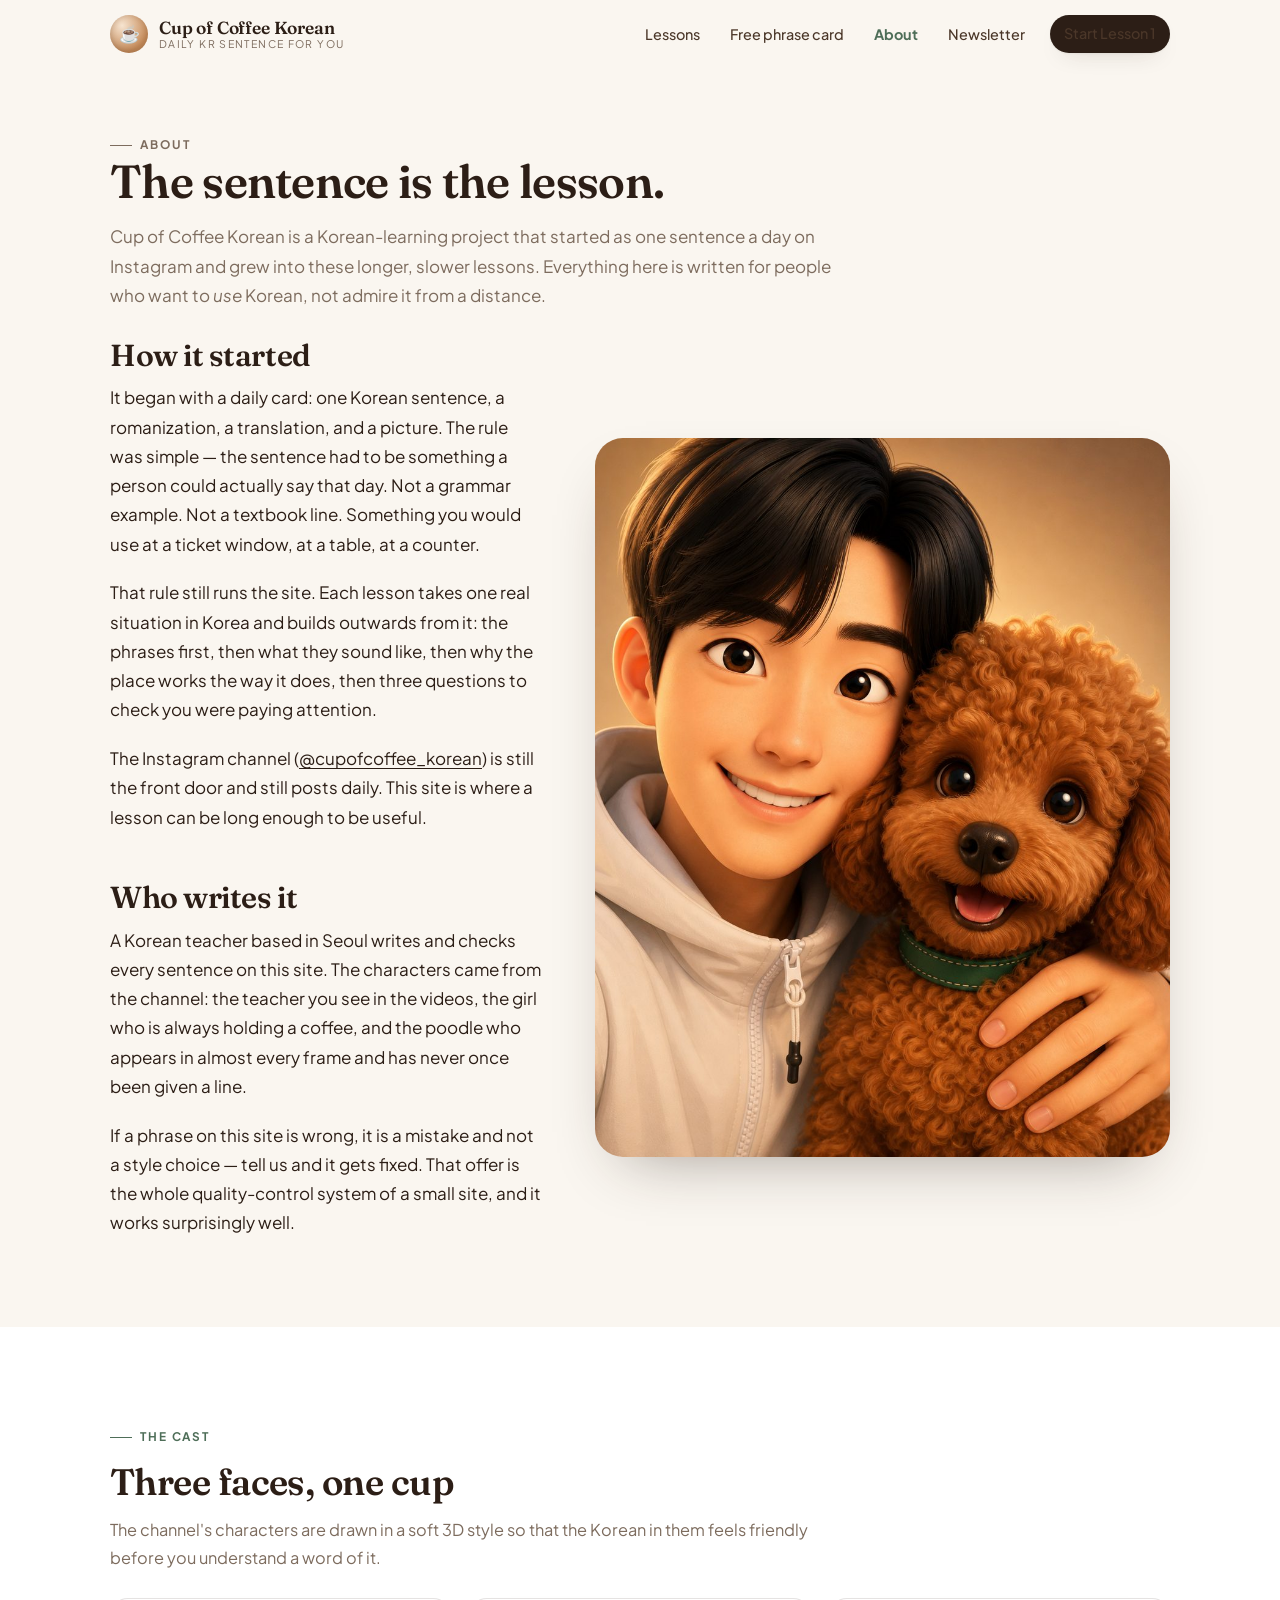
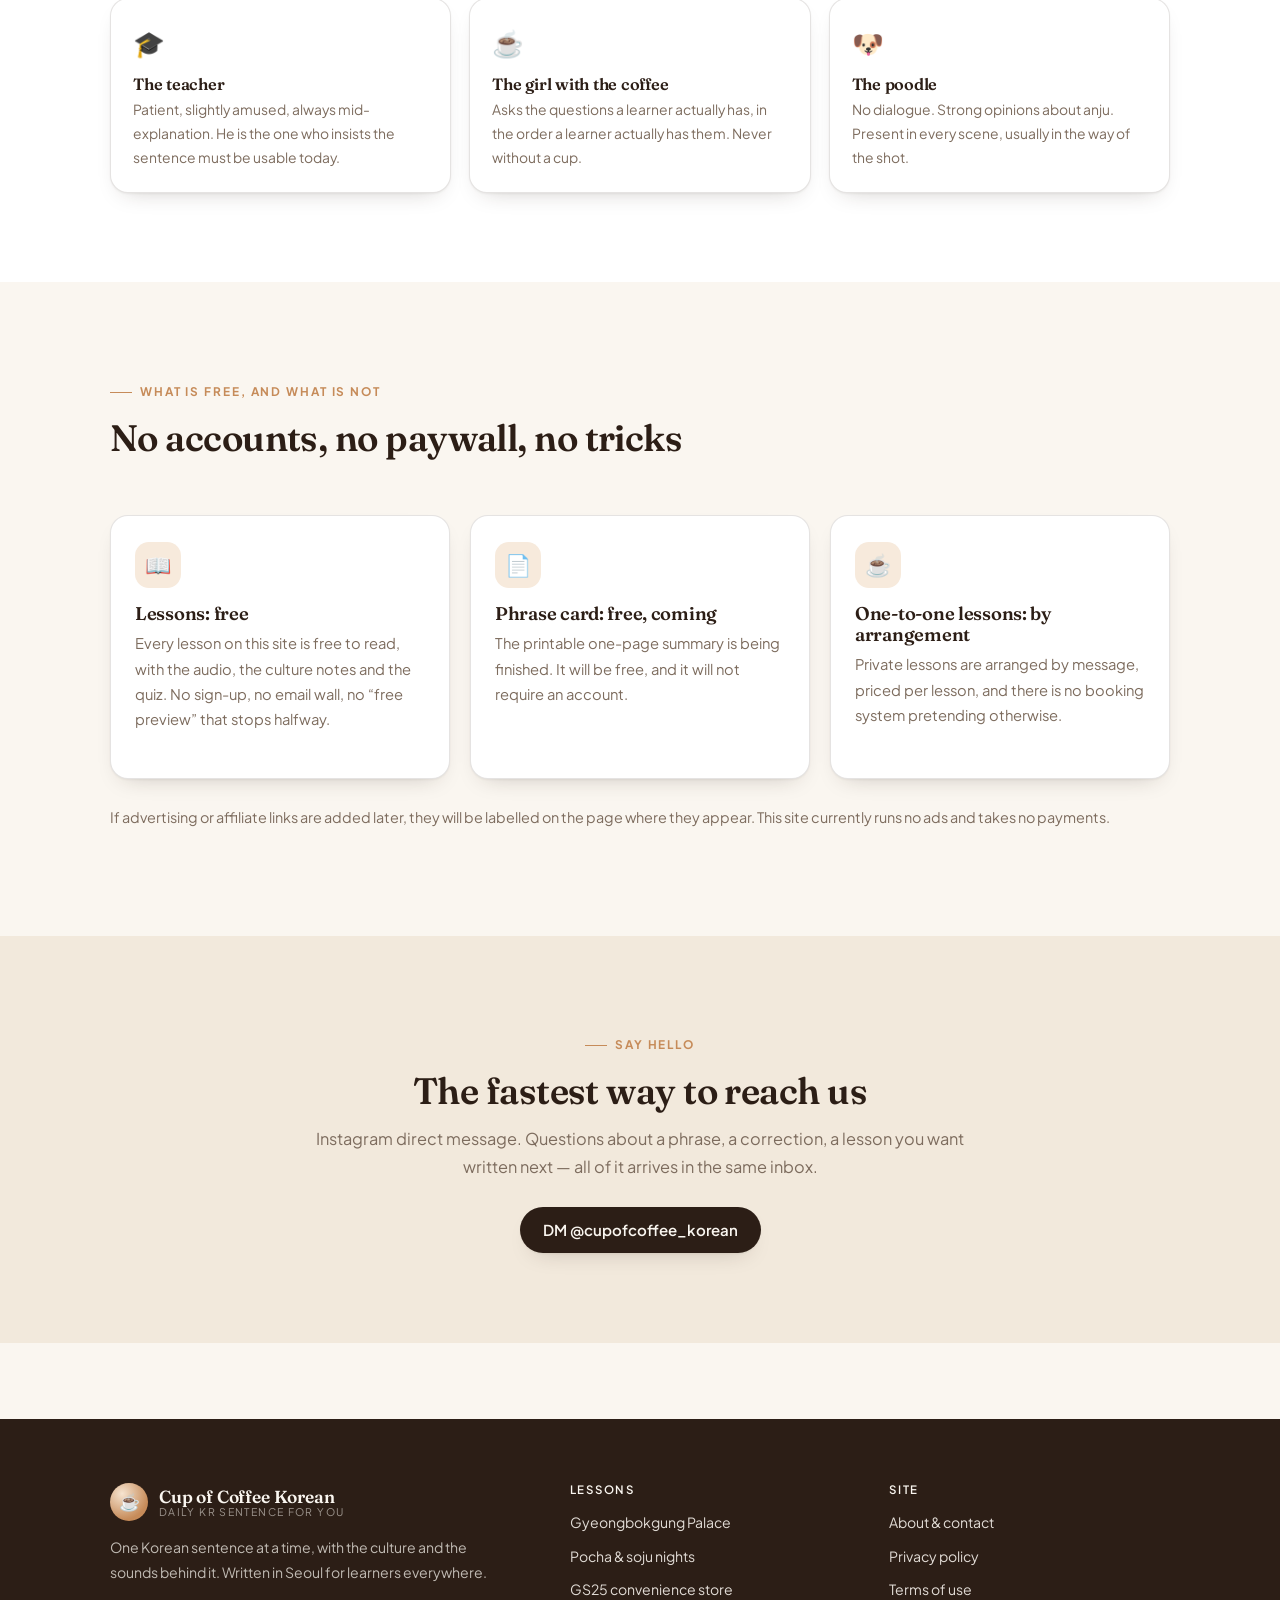
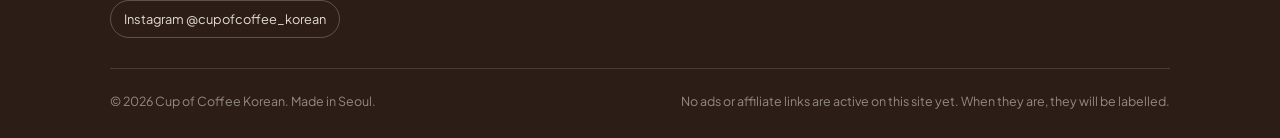
==== about.html @ 21095ede "Add Cup of Coffee Korean static site: home, three lessons, legal pages - index.html with hero, lesso" ====
<!DOCTYPE html>
<html lang="en">
<head>
<meta charset="utf-8">
<meta name="viewport" content="width=device-width, initial-scale=1">
<title>About Cup of Coffee Korean — a Korean sentence you can use today</title>
<meta name="description" content="Cup of Coffee Korean is a Korean-learning project from Instagram: one real sentence at a time, with pronunciation, culture notes and quizzes. Who writes it, what is free, and how to reach us.">
<meta name="theme-color" content="#FAF6F0">
<link rel="canonical" href="https://mountinr-gif.github.io/cupofcoffee-korean/about.html">
<meta property="og:type" content="website">
<meta property="og:site_name" content="Cup of Coffee Korean">
<meta property="og:title" content="About Cup of Coffee Korean — a Korean sentence you can use today">
<meta property="og:description" content="Cup of Coffee Korean is a Korean-learning project from Instagram: one real sentence at a time, with pronunciation, culture notes and quizzes. Who writes it, what is free, and how to reach us.">
<meta property="og:url" content="https://mountinr-gif.github.io/cupofcoffee-korean/about.html">
<meta property="og:image" content="https://mountinr-gif.github.io/cupofcoffee-korean/assets/images/instructors.jpg">
<meta property="og:locale" content="en_US">
<meta name="twitter:card" content="summary_large_image">
<meta name="twitter:title" content="About Cup of Coffee Korean — a Korean sentence you can use today">
<meta name="twitter:description" content="Cup of Coffee Korean is a Korean-learning project from Instagram: one real sentence at a time, with pronunciation, culture notes and quizzes. Who writes it, what is free, and how to reach us.">
<meta name="twitter:image" content="https://mountinr-gif.github.io/cupofcoffee-korean/assets/images/instructors.jpg">
<link rel="icon" href="data:image/svg+xml,%3Csvg xmlns='http://www.w3.org/2000/svg' viewBox='0 0 100 100'%3E%3Ctext y='0.9em' font-size='88'%3E%E2%98%95%3C/text%3E%3C/svg%3E">
<link rel="preconnect" href="https://fonts.googleapis.com">
<link rel="preconnect" href="https://fonts.gstatic.com" crossorigin>
<link href="https://fonts.googleapis.com/css2?family=Fraunces:ital,opsz,wght@0,9..144,400;0,9..144,600;0,9..144,700;1,9..144,400&family=Plus+Jakarta+Sans:wght@400;500;600;700&family=Noto+Sans+KR:wght@400;500;700&display=swap" rel="stylesheet">
<link rel="stylesheet" href="assets/css/style.css">
<!-- Google AdSense / Journey by Mediavine: paste the site-verification meta tag and the
     auto-ads <script> here after approval. No advertising scripts are loaded at this time. -->

</head><body>
<a class="skip-link" href="#main">Skip to content</a>
<header class="site-header">
  <div class="wrap site-header__inner">
    <a class="brand" href="index.html">
      <span class="brand__mark" aria-hidden="true">☕</span>
      <span class="brand__text">
        <span class="brand__name">Cup of Coffee Korean</span>
        <span class="brand__tag">Daily KR sentence for you</span>
      </span>
    </a>
    <button class="nav-toggle" type="button" aria-expanded="false" aria-controls="site-nav" aria-label="Open menu">
      <span></span><span></span><span></span>
    </button>
    <nav class="nav" id="site-nav" aria-label="Main">
      <a href="index.html#lessons">Lessons</a>
      <a href="index.html#free">Free phrase card</a>
      <a href="about.html" aria-current="page">About</a>
      <a href="index.html#newsletter">Newsletter</a>
      <span class="nav__cta"><a class="btn btn--sm" href="posts/gyeongbokgung-palace-korean.html">Start Lesson 1</a></span>
    </nav>
  </div>
</header>
<main id="main"><article class="article">
  <div class="wrap">
    <header class="page-head">
      <p class="eyebrow">About</p>
      <h1>The sentence is the lesson.</h1>
      <p>Cup of Coffee Korean is a Korean-learning project that started as one sentence a day on Instagram and grew into these longer, slower lessons. Everything here is written for people who want to <em>use</em> Korean, not admire it from a distance.</p>
    </header>
  </div>

  <div class="wrap split" style="padding-bottom:clamp(40px,6vw,70px)">
    <div>
      <h2 class="section-title" style="font-size:clamp(1.4rem,2.4vw,1.9rem)">How it started</h2>
      <p>It began with a daily card: one Korean sentence, a romanization, a translation, and a picture. The rule was simple &mdash; the sentence had to be something a person could actually say that day. Not a grammar example. Not a textbook line. Something you would use at a ticket window, at a table, at a counter.</p>
      <p>That rule still runs the site. Each lesson takes one real situation in Korea and builds outwards from it: the phrases first, then what they sound like, then why the place works the way it does, then three questions to check you were paying attention.</p>
      <p>The Instagram channel (<a href="https://www.instagram.com/cupofcoffee_korean/" target="_blank" rel="noopener">@cupofcoffee_korean</a>) is still the front door and still posts daily. This site is where a lesson can be long enough to be useful.</p>

      <h2 class="section-title" style="font-size:clamp(1.4rem,2.4vw,1.9rem);margin-top:1.6em">Who writes it</h2>
      <p>A Korean teacher based in Seoul writes and checks every sentence on this site. The characters came from the channel: the teacher you see in the videos, the girl who is always holding a coffee, and the poodle who appears in almost every frame and has never once been given a line.</p>
      <p>If a phrase on this site is wrong, it is a mistake and not a style choice &mdash; tell us and it gets fixed. That offer is the whole quality-control system of a small site, and it works surprisingly well.</p>
    </div>
    <figure class="split__figure split__figure--portrait">
      <img src="assets/images/instructors.jpg" alt="The teacher character and his poodle" width="1000" height="1176">
    </figure>
  </div>

  <section class="section section--paper">
    <div class="wrap">
      <p class="eyebrow eyebrow--sage">The cast</p>
      <h2 class="section-title">Three faces, one cup</h2>
      <p class="section-lede">The channel's characters are drawn in a soft 3D style so that the Korean in them feels friendly before you understand a word of it.</p>
      <div class="team-grid">
        <div class="team-card">
          <span class="team-card__emoji" aria-hidden="true">&#127891;</span>
          <h3>The teacher</h3>
          <p>Patient, slightly amused, always mid-explanation. He is the one who insists the sentence must be usable today.</p>
        </div>
        <div class="team-card">
          <span class="team-card__emoji" aria-hidden="true">&#9749;</span>
          <h3>The girl with the coffee</h3>
          <p>Asks the questions a learner actually has, in the order a learner actually has them. Never without a cup.</p>
        </div>
        <div class="team-card">
          <span class="team-card__emoji" aria-hidden="true">&#128054;</span>
          <h3>The poodle</h3>
          <p>No dialogue. Strong opinions about anju. Present in every scene, usually in the way of the shot.</p>
        </div>
      </div>
    </div>
  </section>

  <section class="section">
    <div class="wrap">
      <div class="section-head">
        <div>
          <p class="eyebrow">What is free, and what is not</p>
          <h2 class="section-title">No accounts, no paywall, no tricks</h2>
        </div>
      </div>
      <div class="offer-grid">
        <div class="offer-card">
          <div class="offer-card__icon" aria-hidden="true">&#128214;</div>
          <h3>Lessons: free</h3>
          <p>Every lesson on this site is free to read, with the audio, the culture notes and the quiz. No sign-up, no email wall, no &ldquo;free preview&rdquo; that stops halfway.</p>
        </div>
        <div class="offer-card">
          <div class="offer-card__icon" aria-hidden="true">&#128196;</div>
          <h3>Phrase card: free, coming</h3>
          <p>The printable one-page summary is being finished. It will be free, and it will not require an account.</p>
        </div>
        <div class="offer-card">
          <div class="offer-card__icon" aria-hidden="true">&#9749;</div>
          <h3>One-to-one lessons: by arrangement</h3>
          <p>Private lessons are arranged by message, priced per lesson, and there is no booking system pretending otherwise.</p>
        </div>
      </div>
      <p style="margin-top:26px;font-size:.9rem;color:var(--muted)">If advertising or affiliate links are added later, they will be labelled on the page where they appear. This site currently runs no ads and takes no payments.</p>
    </div>
  </section>

  <section class="section section--cream">
    <div class="wrap wrap--narrow center">
      <p class="eyebrow" style="justify-content:center">Say hello</p>
      <h2 class="section-title">The fastest way to reach us</h2>
      <p class="section-lede" style="margin:0 auto 1.6em">Instagram direct message. Questions about a phrase, a correction, a lesson you want written next &mdash; all of it arrives in the same inbox.</p>
      <a class="btn" href="https://www.instagram.com/cupofcoffee_korean/" target="_blank" rel="noopener">DM @cupofcoffee_korean</a>
    </div>
  </section>
</article></main>
<footer class="site-footer">
  <div class="wrap">
    <div class="footer__grid">
      <div class="footer__brand">
        <a class="brand" href="index.html">
          <span class="brand__mark" aria-hidden="true">☕</span>
          <span class="brand__text">
            <span class="brand__name">Cup of Coffee Korean</span>
            <span class="brand__tag">Daily KR sentence for you</span>
          </span>
        </a>
        <p class="footer__about">One Korean sentence at a time, with the culture and the sounds behind it. Written in Seoul for learners everywhere.</p>
        <div class="footer__social">
          <a href="https://www.instagram.com/cupofcoffee_korean/" target="_blank" rel="noopener">Instagram @cupofcoffee_korean</a>
        </div>
      </div>
      <div class="footer__col">
        <h4>Lessons</h4>
        <ul>
          <li><a href="posts/gyeongbokgung-palace-korean.html">Gyeongbokgung Palace</a></li>
          <li><a href="posts/korean-pocha-drinking-culture.html">Pocha &amp; soju nights</a></li>
          <li><a href="posts/gs25-convenience-store-combos.html">GS25 convenience store</a></li>
        </ul>
      </div>
      <div class="footer__col">
        <h4>Site</h4>
        <ul>
          <li><a href="about.html">About &amp; contact</a></li>
          <li><a href="privacy.html">Privacy policy</a></li>
          <li><a href="terms.html">Terms of use</a></li>
        </ul>
      </div>
    </div>
    <div class="footer__bottom">
      <span>&copy; <span data-year>2026</span> Cup of Coffee Korean. Made in Seoul.</span>
      <span>No ads or affiliate links are active on this site yet. When they are, they will be labelled.</span>
    </div>
  </div>
</footer>
<script src="assets/js/main.js" defer></script>
</body>
</html>
---- assets/css/style.css ----
/* ==========================================================================
   Cup of Coffee Korean — style.css
   Editorial specialty-cafe design system
   Palette: cream #FAF6F0 / espresso #2C1E16 / latte caramel #C68B59 / sage #4E6E58
   Fonts:  Fraunces (display) · Plus Jakarta Sans (body) · Noto Sans KR (Korean)
   ========================================================================== */

/* ---------- 1. Tokens ---------- */
:root {
  --cream: #FAF6F0;
  --cream-deep: #F2E9DC;
  --paper: #FFFFFF;
  --espresso: #2C1E16;
  --espresso-soft: #4B3729;
  --caramel: #C68B59;
  --caramel-soft: #E7CDB0;
  --caramel-wash: #F7EADC;
  --sage: #4E6E58;
  --sage-deep: #3B5544;
  --sage-wash: #E6EDE6;
  --muted: #7D6C5E;
  --line: rgba(44, 30, 22, 0.12);
  --line-strong: rgba(44, 30, 22, 0.22);

  --shadow-sm: 0 1px 2px rgba(44, 30, 22, 0.05), 0 10px 24px -14px rgba(44, 30, 22, 0.28);
  --shadow-md: 0 26px 60px -30px rgba(44, 30, 22, 0.45);
  --shadow-lg: 0 40px 90px -40px rgba(44, 30, 22, 0.55);

  --radius-sm: 10px;
  --radius: 18px;
  --radius-lg: 28px;

  --maxw: 1140px;
  --gutter: clamp(18px, 5vw, 40px);

  --font-display: "Fraunces", "Noto Sans KR", Georgia, serif;
  --font-body: "Plus Jakarta Sans", "Noto Sans KR", -apple-system, BlinkMacSystemFont, "Segoe UI", sans-serif;
  --font-kr: "Noto Sans KR", "Apple SD Gothic Neo", "Malgun Gothic", sans-serif;

  --ease: cubic-bezier(0.22, 0.61, 0.36, 1);
}

/* ---------- 2. Reset ---------- */
*,
*::before,
*::after { box-sizing: border-box; }

html {
  scroll-behavior: smooth;
  scroll-padding-top: 96px;
  -webkit-text-size-adjust: 100%;
}

body {
  margin: 0;
  background: var(--cream);
  color: var(--espresso);
  font-family: var(--font-body);
  font-size: clamp(15.5px, 0.55vw + 14px, 17px);
  line-height: 1.72;
  -webkit-font-smoothing: antialiased;
  text-rendering: optimizeLegibility;
  overflow-x: hidden;
}

img { max-width: 100%; height: auto; display: block; }
a { color: var(--espresso); text-decoration-thickness: 1px; text-underline-offset: 3px; }
a:hover { color: var(--sage); }

h1, h2, h3, h4 {
  font-family: var(--font-display);
  font-weight: 600;
  line-height: 1.14;
  letter-spacing: -0.015em;
  margin: 0 0 0.6em;
  color: var(--espresso);
  font-variation-settings: "SOFT" 10, "WONK" 1;
}

p { margin: 0 0 1.15em; }
ul, ol { margin: 0 0 1.2em; padding-left: 1.15em; }
li { margin-bottom: 0.45em; }
strong { font-weight: 700; }
small { font-size: 0.86em; }

:lang(ko) { font-family: var(--font-kr); word-break: keep-all; }

:focus-visible {
  outline: 3px solid var(--sage);
  outline-offset: 3px;
  border-radius: 4px;
}

.skip-link {
  position: absolute;
  left: 12px;
  top: -60px;
  z-index: 200;
  background: var(--espresso);
  color: var(--cream);
  padding: 10px 16px;
  border-radius: 0 0 10px 10px;
  transition: top 0.2s var(--ease);
}
.skip-link:focus { top: 0; color: var(--cream); }

/* ---------- 3. Layout helpers ---------- */
.wrap {
  width: 100%;
  max-width: var(--maxw);
  margin-inline: auto;
  padding-inline: var(--gutter);
}
.wrap--narrow { max-width: 780px; }

.section { padding: clamp(52px, 7vw, 92px) 0; }
.section--tight { padding: clamp(34px, 4vw, 56px) 0; }
.section--cream { background: var(--cream-deep); }
.section--paper { background: var(--paper); }

.eyebrow {
  display: inline-flex;
  align-items: center;
  gap: 8px;
  font-family: var(--font-body);
  font-size: 0.74rem;
  font-weight: 700;
  letter-spacing: 0.16em;
  text-transform: uppercase;
  color: var(--caramel);
  margin: 0 0 14px;
}
.eyebrow::before {
  content: "";
  width: 22px;
  height: 1px;
  background: currentColor;
  display: inline-block;
}
.eyebrow--sage { color: var(--sage); }

.display {
  font-size: clamp(2.1rem, 4.6vw, 3.5rem);
  line-height: 1.08;
  letter-spacing: -0.025em;
}
.section-title {
  font-size: clamp(1.6rem, 3vw, 2.3rem);
  margin-bottom: 0.35em;
}
.section-lede {
  color: var(--muted);
  font-size: 1.02rem;
  max-width: 62ch;
  margin-bottom: 0;
}

.section-head {
  display: flex;
  flex-wrap: wrap;
  align-items: flex-end;
  justify-content: space-between;
  gap: 18px;
  margin-bottom: clamp(26px, 3.4vw, 44px);
}
.section-head .section-lede { max-width: 56ch; }
.section-head > div { min-width: 0; }

/* ---------- 4. Buttons ---------- */
.btn {
  --btn-bg: var(--espresso);
  --btn-fg: var(--cream);
  display: inline-flex;
  align-items: center;
  justify-content: center;
  gap: 9px;
  padding: 13px 22px;
  border-radius: 999px;
  border: 1px solid transparent;
  background: var(--btn-bg);
  color: var(--btn-fg);
  font-family: var(--font-body);
  font-size: 0.94rem;
  font-weight: 600;
  text-decoration: none;
  cursor: pointer;
  transition: transform 0.18s var(--ease), background 0.18s var(--ease), box-shadow 0.18s var(--ease), color 0.18s var(--ease);
  box-shadow: var(--shadow-sm);
  line-height: 1.2;
}
.btn:hover {
  color: var(--btn-fg);
  background: var(--espresso-soft);
  transform: translateY(-2px);
  box-shadow: var(--shadow-md);
}
.btn:active { transform: translateY(0); }
.btn--ghost {
  --btn-bg: transparent;
  --btn-fg: var(--espresso);
  border-color: var(--line-strong);
  box-shadow: none;
}
.btn--ghost:hover { background: rgba(44, 30, 22, 0.06); color: var(--espresso); }
.btn--sage { --btn-bg: var(--sage); --btn-fg: #F7F9F5; }
.btn--sage:hover { background: var(--sage-deep); }
.btn--sm { padding: 9px 16px; font-size: 0.84rem; }
.btn--block { width: 100%; }
.btn[disabled] { opacity: 0.55; cursor: not-allowed; transform: none; }

/* ---------- 5. Site header ---------- */
.site-header {
  position: sticky;
  top: 0;
  z-index: 80;
  background: rgba(250, 246, 240, 0.86);
  backdrop-filter: saturate(150%) blur(14px);
  -webkit-backdrop-filter: saturate(150%) blur(14px);
  border-bottom: 1px solid transparent;
  transition: border-color 0.25s var(--ease), box-shadow 0.25s var(--ease);
}
.site-header.is-stuck {
  border-bottom-color: var(--line);
  box-shadow: 0 12px 30px -24px rgba(44, 30, 22, 0.6);
}
.site-header__inner {
  display: flex;
  align-items: center;
  gap: 18px;
  min-height: 68px;
  padding-block: 10px;
}

.brand {
  display: inline-flex;
  align-items: center;
  gap: 11px;
  text-decoration: none;
  color: var(--espresso);
  margin-right: auto;
}
.brand:hover { color: var(--espresso); }
.brand__mark {
  width: 38px;
  height: 38px;
  border-radius: 50%;
  background: radial-gradient(circle at 32% 28%, #F6E4D0, var(--caramel) 70%);
  display: grid;
  place-items: center;
  font-size: 1.05rem;
  box-shadow: inset 0 -2px 6px rgba(44, 30, 22, 0.22);
  flex: 0 0 auto;
}
.brand__text { display: flex; flex-direction: column; line-height: 1.12; }
.brand__name {
  font-family: var(--font-display);
  font-size: 1.09rem;
  font-weight: 600;
  letter-spacing: -0.01em;
}
.brand__tag {
  font-size: 0.66rem;
  letter-spacing: 0.13em;
  text-transform: uppercase;
  color: var(--muted);
}

.nav { display: flex; align-items: center; gap: 4px; }
.nav a {
  padding: 9px 13px;
  border-radius: 999px;
  font-size: 0.9rem;
  font-weight: 500;
  text-decoration: none;
  color: var(--espresso-soft);
  white-space: nowrap;
  transition: background 0.18s var(--ease), color 0.18s var(--ease);
}
.nav a:hover { background: rgba(198, 139, 89, 0.16); color: var(--espresso); }
.nav a[aria-current="page"] { color: var(--sage); font-weight: 700; }
.nav__cta { margin-left: 8px; }

.nav-toggle {
  display: none;
  width: 44px;
  height: 44px;
  border-radius: 12px;
  border: 1px solid var(--line-strong);
  background: transparent;
  cursor: pointer;
  align-items: center;
  justify-content: center;
  gap: 5px;
  flex-direction: column;
}
.nav-toggle span {
  display: block;
  width: 18px;
  height: 1.8px;
  background: var(--espresso);
  border-radius: 2px;
  transition: transform 0.22s var(--ease), opacity 0.22s var(--ease);
}
.nav-toggle[aria-expanded="true"] span:nth-child(1) { transform: translateY(6.8px) rotate(45deg); }
.nav-toggle[aria-expanded="true"] span:nth-child(2) { opacity: 0; }
.nav-toggle[aria-expanded="true"] span:nth-child(3) { transform: translateY(-6.8px) rotate(-45deg); }

@media (max-width: 860px) {
  .nav-toggle { display: inline-flex; }
  .nav {
    position: absolute;
    left: 0;
    right: 0;
    top: 100%;
    flex-direction: column;
    align-items: stretch;
    gap: 2px;
    padding: 12px var(--gutter) 22px;
    background: var(--cream);
    border-bottom: 1px solid var(--line);
    box-shadow: 0 30px 50px -40px rgba(44, 30, 22, 0.9);
    display: none;
  }
  .nav.is-open { display: flex; }
  .nav a { padding: 12px 14px; font-size: 1rem; border-radius: 12px; }
  .nav__cta { margin: 10px 0 0; }
  .nav__cta .btn { width: 100%; }
}

/* ---------- 6. Hero ---------- */
.hero {
  position: relative;
  padding: clamp(38px, 6vw, 76px) 0 clamp(46px, 6vw, 84px);
  overflow: hidden;
}
.hero::before {
  content: "";
  position: absolute;
  inset: -20% -10% auto auto;
  width: 620px;
  height: 620px;
  background: radial-gradient(circle, rgba(198, 139, 89, 0.22), transparent 62%);
  pointer-events: none;
  z-index: 0;
}
.hero__grid {
  position: relative;
  z-index: 1;
  display: grid;
  grid-template-columns: minmax(0, 1.06fr) minmax(0, 0.94fr);
  gap: clamp(28px, 4.5vw, 60px);
  align-items: center;
}
.hero__title { margin-bottom: 0.42em; }
.hero__title em {
  font-style: normal;
  color: var(--sage);
  position: relative;
  white-space: nowrap;
}
.hero__title em::after {
  content: "";
  position: absolute;
  left: 0;
  right: 0;
  bottom: 0.04em;
  height: 0.28em;
  background: rgba(198, 139, 89, 0.32);
  z-index: -1;
  border-radius: 2px;
}
.hero__lede {
  font-size: clamp(1rem, 1.4vw, 1.12rem);
  color: var(--espresso-soft);
  max-width: 46ch;
  margin-bottom: 1.6em;
}
.hero__actions { display: flex; flex-wrap: wrap; gap: 12px; align-items: center; }
.hero__note {
  margin: 20px 0 0;
  font-size: 0.84rem;
  color: var(--muted);
  display: flex;
  align-items: center;
  gap: 8px;
}
.hero__note svg { flex: 0 0 auto; }

.hero__figure {
  position: relative;
  margin: 0;
  border-radius: var(--radius-lg);
  overflow: visible;
}
.hero__figure img {
  border-radius: var(--radius-lg);
  box-shadow: var(--shadow-lg);
  width: 100%;
  aspect-ratio: 5 / 4;
  object-fit: cover;
}
.bubble {
  position: absolute;
  left: -6px;
  bottom: 22px;
  background: var(--paper);
  border-radius: 16px 16px 16px 4px;
  padding: 12px 16px 12px;
  box-shadow: var(--shadow-md);
  max-width: 78%;
  border: 1px solid var(--line);
}
.bubble__kr {
  font-family: var(--font-kr);
  font-weight: 700;
  font-size: 1.02rem;
  display: block;
  margin-bottom: 2px;
  line-height: 1.35;
}
.bubble__en { font-size: 0.8rem; color: var(--muted); display: block; }

.hero__stamp {
  position: absolute;
  top: -16px;
  right: -12px;
  width: 92px;
  height: 92px;
  border-radius: 50%;
  background: var(--sage);
  color: #F6F8F4;
  display: grid;
  place-items: center;
  text-align: center;
  font-size: 0.64rem;
  font-weight: 700;
  letter-spacing: 0.09em;
  line-height: 1.3;
  text-transform: uppercase;
  box-shadow: var(--shadow-md);
  transform: rotate(8deg);
}

@media (max-width: 900px) {
  .hero__grid { grid-template-columns: 1fr; }
  .hero__figure { order: -1; }
  .hero__figure img { aspect-ratio: 4 / 3; }
  .hero__stamp { width: 76px; height: 76px; font-size: 0.56rem; right: -4px; top: -10px; }
  .bubble { bottom: 12px; padding: 10px 13px; }
}

/* ---------- 7. Trust / marquee strip ---------- */
.strip {
  border-block: 1px solid var(--line);
  background: linear-gradient(90deg, var(--caramel-wash), var(--sage-wash));
  padding: 16px 0;
  overflow: hidden;
}
.strip__inner {
  display: flex;
  flex-wrap: wrap;
  justify-content: center;
  gap: 10px 34px;
  font-size: 0.82rem;
  letter-spacing: 0.04em;
  color: var(--espresso-soft);
  text-transform: uppercase;
  font-weight: 600;
  text-align: center;
}
.strip__inner span { display: inline-flex; align-items: center; gap: 9px; }
.strip__inner span::before { content: "☕"; font-size: 0.9em; }

/* ---------- 8. Lesson cards ---------- */
.lesson-grid {
  display: grid;
  grid-template-columns: repeat(auto-fit, minmax(min(100%, 300px), 1fr));
  gap: clamp(20px, 2.6vw, 30px);
}
.lesson-card {
  display: flex;
  flex-direction: column;
  background: var(--paper);
  border-radius: var(--radius);
  overflow: hidden;
  border: 1px solid var(--line);
  box-shadow: var(--shadow-sm);
  text-decoration: none;
  color: inherit;
  transition: transform 0.24s var(--ease), box-shadow 0.24s var(--ease), border-color 0.24s var(--ease);
}
.lesson-card:hover {
  transform: translateY(-5px);
  box-shadow: var(--shadow-md);
  border-color: var(--caramel-soft);
  color: inherit;
}
.lesson-card__media { position: relative; overflow: hidden; }
.lesson-card__media img {
  width: 100%;
  aspect-ratio: 4 / 3;
  object-fit: cover;
  transition: transform 0.6s var(--ease);
}
.lesson-card:hover .lesson-card__media img { transform: scale(1.045); }
.lesson-card__badge {
  position: absolute;
  top: 12px;
  left: 12px;
  background: rgba(250, 246, 240, 0.94);
  color: var(--espresso);
  font-size: 0.68rem;
  font-weight: 700;
  letter-spacing: 0.08em;
  text-transform: uppercase;
  padding: 5px 10px;
  border-radius: 999px;
  backdrop-filter: blur(4px);
}
.lesson-card__body { padding: 20px 22px 24px; display: flex; flex-direction: column; flex: 1; }
.lesson-card__kicker {
  font-size: 0.71rem;
  font-weight: 700;
  letter-spacing: 0.13em;
  text-transform: uppercase;
  color: var(--sage);
  margin-bottom: 9px;
}
.lesson-card__title {
  font-size: 1.24rem;
  margin-bottom: 0.4em;
  line-height: 1.22;
}
.lesson-card__excerpt {
  font-size: 0.92rem;
  color: var(--muted);
  margin-bottom: 1.1em;
  flex: 1;
}
.lesson-card__foot {
  display: flex;
  align-items: center;
  justify-content: space-between;
  gap: 10px;
  padding-top: 14px;
  border-top: 1px solid var(--line);
  font-size: 0.79rem;
  color: var(--muted);
}
.lesson-card__more {
  color: var(--caramel);
  font-weight: 700;
  display: inline-flex;
  align-items: center;
  gap: 5px;
}

/* ---------- 9. Feature / offer cards ---------- */
.offer-grid {
  display: grid;
  grid-template-columns: repeat(auto-fit, minmax(min(100%, 260px), 1fr));
  gap: 20px;
}
.offer-card {
  background: var(--paper);
  border: 1px solid var(--line);
  border-radius: var(--radius);
  padding: 26px 24px 28px;
  box-shadow: var(--shadow-sm);
  display: flex;
  flex-direction: column;
}
.offer-card--accent {
  background: linear-gradient(160deg, var(--sage), var(--sage-deep));
  color: #F4F7F2;
  border-color: transparent;
}
.offer-card--accent h3, .offer-card--accent .offer-card__label { color: #F4F7F2; }
.offer-card--accent p { color: rgba(244, 247, 242, 0.86); }
.offer-card--accent .pill { background: rgba(255, 255, 255, 0.16); color: #F4F7F2; }
.offer-card--accent .btn { --btn-bg: var(--cream); --btn-fg: var(--espresso); }
.offer-card--accent .btn:hover { background: #fff; }
.offer-card__icon {
  width: 46px;
  height: 46px;
  border-radius: 14px;
  background: var(--caramel-wash);
  display: grid;
  place-items: center;
  font-size: 1.32rem;
  margin-bottom: 16px;
}
.offer-card--accent .offer-card__icon { background: rgba(255, 255, 255, 0.16); }
.offer-card h3 { font-size: 1.15rem; margin-bottom: 0.35em; }
.offer-card p { font-size: 0.92rem; color: var(--muted); flex: 1; }
.offer-card__foot { margin-top: 14px; }

.pill {
  display: inline-flex;
  align-items: center;
  gap: 6px;
  font-size: 0.68rem;
  font-weight: 700;
  letter-spacing: 0.1em;
  text-transform: uppercase;
  padding: 5px 10px;
  border-radius: 999px;
  background: var(--caramel-wash);
  color: var(--espresso-soft);
  margin-bottom: 14px;
  align-self: flex-start;
}
.pill--sage { background: var(--sage-wash); color: var(--sage-deep); }
.pill--soon { background: rgba(44, 30, 22, 0.07); color: var(--muted); }

/* ---------- 10. About split ---------- */
.split {
  display: grid;
  grid-template-columns: minmax(0, 0.86fr) minmax(0, 1.14fr);
  gap: clamp(26px, 4vw, 60px);
  align-items: center;
}
.split--rev { grid-template-columns: minmax(0, 1.14fr) minmax(0, 0.86fr); }
.split__figure { margin: 0; position: relative; }
.split__figure img {
  border-radius: var(--radius-lg);
  box-shadow: var(--shadow-md);
  width: 100%;
  object-fit: cover;
}
.split__figure--portrait img { aspect-ratio: 4 / 5; }
@media (max-width: 820px) {
  .split, .split--rev { grid-template-columns: 1fr; }
  .split--rev .split__figure { order: -1; }
}

.checklist { list-style: none; padding: 0; margin: 1.4em 0 0; }
.checklist li {
  display: flex;
  gap: 11px;
  align-items: flex-start;
  font-size: 0.95rem;
  margin-bottom: 0.7em;
}
.checklist li::before {
  content: "✓";
  flex: 0 0 auto;
  width: 21px;
  height: 21px;
  border-radius: 50%;
  background: var(--sage-wash);
  color: var(--sage-deep);
  font-size: 0.72rem;
  font-weight: 700;
  display: grid;
  place-items: center;
  margin-top: 3px;
}

/* ---------- 11. Newsletter band ---------- */
.newsletter {
  background: linear-gradient(150deg, #33422F, var(--sage-deep) 58%, #2C3A2C);
  color: #F3F6F1;
  border-radius: var(--radius-lg);
  padding: clamp(28px, 4vw, 52px);
  box-shadow: var(--shadow-md);
  position: relative;
  overflow: hidden;
}
.newsletter::after {
  content: "☕";
  position: absolute;
  right: -10px;
  bottom: -34px;
  font-size: 11rem;
  opacity: 0.07;
  line-height: 1;
  pointer-events: none;
}
.newsletter__grid {
  display: grid;
  grid-template-columns: minmax(0, 1fr) minmax(0, 0.95fr);
  gap: clamp(20px, 3vw, 40px);
  align-items: center;
  position: relative;
  z-index: 1;
}
.newsletter h2 { color: #F7FAF5; font-size: clamp(1.5rem, 2.6vw, 2.1rem); margin-bottom: 0.3em; }
.newsletter p { color: rgba(243, 246, 241, 0.82); font-size: 0.96rem; margin-bottom: 0; }
.newsletter__form { display: flex; flex-direction: column; gap: 10px; }
.newsletter__row { display: flex; gap: 10px; flex-wrap: wrap; }
.newsletter input[type="email"] {
  flex: 1 1 200px;
  min-width: 0;
  padding: 14px 16px;
  border-radius: 12px;
  border: 1px solid rgba(255, 255, 255, 0.24);
  background: rgba(255, 255, 255, 0.1);
  color: #fff;
  font-family: var(--font-body);
  font-size: 0.95rem;
}
.newsletter input[type="email"]::placeholder { color: rgba(243, 246, 241, 0.6); }
.newsletter input[type="email"]:focus-visible { outline: 3px solid var(--caramel-soft); outline-offset: 1px; }
.newsletter .btn { --btn-bg: #F7EFE3; --btn-fg: var(--espresso); }
.newsletter .btn:hover { background: #fff; }
.newsletter__fine { font-size: 0.76rem; color: rgba(243, 246, 241, 0.62); margin: 2px 0 0; }
.form-message {
  margin: 4px 0 0;
  font-size: 0.86rem;
  padding: 11px 14px;
  border-radius: 10px;
  background: rgba(255, 255, 255, 0.14);
  border: 1px solid rgba(255, 255, 255, 0.24);
}
.form-message[hidden] { display: none; }
.form-message--inline {
  background: var(--sage-wash);
  border-color: rgba(78, 110, 88, 0.24);
  color: var(--sage-deep);
}
@media (max-width: 760px) {
  .newsletter__grid { grid-template-columns: 1fr; }
}

/* ---------- 12. Footer ---------- */
.site-footer {
  background: var(--espresso);
  color: rgba(250, 246, 240, 0.72);
  padding: clamp(40px, 5vw, 64px) 0 26px;
}
.site-footer a { color: rgba(250, 246, 240, 0.88); text-decoration: none; }
.site-footer a:hover { color: var(--caramel-soft); text-decoration: underline; }
.footer__grid {
  display: grid;
  grid-template-columns: minmax(0, 1.5fr) repeat(2, minmax(0, 1fr));
  gap: clamp(22px, 3vw, 44px);
  padding-bottom: 30px;
  border-bottom: 1px solid rgba(250, 246, 240, 0.14);
}
.footer__brand .brand { color: var(--cream); margin-bottom: 14px; }
.footer__brand .brand__name { color: var(--cream); }
.footer__brand .brand__tag { color: rgba(250, 246, 240, 0.55); }
.footer__brand .brand__mark { box-shadow: none; }
.footer__about { font-size: 0.88rem; max-width: 38ch; margin: 0 0 16px; }
.footer__social { display: flex; gap: 10px; flex-wrap: wrap; }
.footer__social a {
  font-size: 0.8rem;
  border: 1px solid rgba(250, 246, 240, 0.24);
  padding: 7px 13px;
  border-radius: 999px;
}
.footer__col h4 {
  color: var(--cream);
  font-family: var(--font-body);
  font-size: 0.72rem;
  letter-spacing: 0.15em;
  text-transform: uppercase;
  margin-bottom: 14px;
}
.footer__col ul { list-style: none; padding: 0; margin: 0; }
.footer__col li { margin-bottom: 9px; font-size: 0.88rem; }
.footer__bottom {
  display: flex;
  flex-wrap: wrap;
  gap: 10px 20px;
  justify-content: space-between;
  align-items: center;
  padding-top: 22px;
  font-size: 0.78rem;
  color: rgba(250, 246, 240, 0.5);
}
@media (max-width: 780px) {
  .footer__grid { grid-template-columns: 1fr 1fr; }
  .footer__brand { grid-column: 1 / -1; }
}

/* ---------- 13. Article ---------- */
.article { padding-bottom: clamp(40px, 6vw, 78px); }
.breadcrumb {
  font-size: 0.78rem;
  color: var(--muted);
  padding: 22px 0 0;
  display: flex;
  gap: 8px;
  flex-wrap: wrap;
}
.breadcrumb a { color: var(--muted); text-decoration: none; }
.breadcrumb a:hover { color: var(--espresso); text-decoration: underline; }
.breadcrumb span { opacity: 0.5; }

.article-head { padding: 26px 0 clamp(22px, 3vw, 34px); }
.article-head__cat {
  display: inline-flex;
  gap: 8px;
  align-items: center;
  font-size: 0.72rem;
  font-weight: 700;
  letter-spacing: 0.14em;
  text-transform: uppercase;
  color: var(--sage);
  margin-bottom: 14px;
}
.article-head h1 {
  font-size: clamp(1.95rem, 4vw, 3.1rem);
  line-height: 1.08;
  letter-spacing: -0.025em;
  margin-bottom: 0.4em;
  max-width: 20ch;
}
.article-head__sub {
  font-size: clamp(1rem, 1.5vw, 1.13rem);
  color: var(--espresso-soft);
  max-width: 60ch;
  margin-bottom: 1.2em;
}
.article-meta {
  display: flex;
  flex-wrap: wrap;
  gap: 8px 18px;
  align-items: center;
  font-size: 0.82rem;
  color: var(--muted);
  padding-top: 16px;
  border-top: 1px solid var(--line);
}
.article-meta strong { color: var(--espresso); font-weight: 600; }
.article-hero {
  margin: 0 0 clamp(26px, 4vw, 44px);
  border-radius: var(--radius-lg);
  overflow: hidden;
  box-shadow: var(--shadow-md);
}
.article-hero img { width: 100%; aspect-ratio: 16 / 9; object-fit: cover; }
.article-hero figcaption {
  font-size: 0.76rem;
  color: var(--muted);
  padding: 10px 16px;
  background: var(--paper);
  border-top: 1px solid var(--line);
}

/* reader toolbar */
.reader-bar {
  position: sticky;
  top: 68px;
  z-index: 60;
  display: flex;
  flex-wrap: wrap;
  align-items: center;
  gap: 10px 14px;
  padding: 11px 14px;
  margin-bottom: clamp(24px, 3vw, 36px);
  background: rgba(255, 255, 255, 0.94);
  backdrop-filter: blur(12px);
  -webkit-backdrop-filter: blur(12px);
  border: 1px solid var(--line);
  border-radius: 14px;
  box-shadow: var(--shadow-sm);
}
.reader-bar__label {
  font-size: 0.71rem;
  font-weight: 700;
  letter-spacing: 0.12em;
  text-transform: uppercase;
  color: var(--muted);
  margin-right: auto;
}
.toggle-chip {
  display: inline-flex;
  align-items: center;
  gap: 8px;
  padding: 8px 14px;
  border-radius: 999px;
  border: 1px solid var(--line-strong);
  background: var(--cream);
  color: var(--espresso);
  font-family: var(--font-body);
  font-size: 0.82rem;
  font-weight: 600;
  cursor: pointer;
  transition: background 0.18s var(--ease), border-color 0.18s var(--ease), color 0.18s var(--ease);
  line-height: 1.2;
}
.toggle-chip:hover { background: var(--caramel-wash); border-color: var(--caramel-soft); }
.toggle-chip[aria-pressed="true"] { background: var(--espresso); color: var(--cream); border-color: var(--espresso); }
.speed-group {
  display: inline-flex;
  border: 1px solid var(--line-strong);
  border-radius: 999px;
  overflow: hidden;
  background: var(--cream);
}
.speed-group button {
  border: 0;
  background: transparent;
  padding: 8px 13px;
  font-family: var(--font-body);
  font-size: 0.79rem;
  font-weight: 600;
  color: var(--espresso-soft);
  cursor: pointer;
  transition: background 0.16s var(--ease), color 0.16s var(--ease);
}
.speed-group button + button { border-left: 1px solid var(--line); }
.speed-group button.is-active { background: var(--sage); color: #F6F9F5; }
@media (max-width: 560px) {
  .reader-bar { top: 64px; gap: 8px; padding: 10px; }
  .reader-bar__label { width: 100%; margin-right: 0; }
}

/* prose */
.prose { max-width: 740px; }
.prose h2 {
  font-size: clamp(1.45rem, 2.6vw, 1.95rem);
  margin: clamp(36px, 4.4vw, 54px) 0 0.55em;
  scroll-margin-top: 150px;
}
.prose h3 {
  font-size: clamp(1.08rem, 1.8vw, 1.24rem);
  margin: 1.9em 0 0.5em;
  font-family: var(--font-body);
  font-weight: 700;
  letter-spacing: -0.005em;
}
.prose p { color: var(--espresso-soft); }
.prose > p:first-of-type {
  font-size: 1.06rem;
  color: var(--espresso);
}
.prose ul, .prose ol { color: var(--espresso-soft); }
.prose li::marker { color: var(--caramel); }
.prose blockquote {
  margin: 1.6em 0;
  padding: 4px 0 4px 22px;
  border-left: 3px solid var(--caramel-soft);
  font-family: var(--font-display);
  font-size: 1.14rem;
  color: var(--espresso);
  font-style: italic;
}
.prose blockquote p:last-child { margin-bottom: 0; }
.prose hr {
  border: 0;
  height: 1px;
  background: var(--line);
  margin: clamp(32px, 4vw, 48px) 0;
}
.prose .lede-inline {
  font-size: 0.86rem;
  color: var(--muted);
  letter-spacing: 0.02em;
}

/* step chips */
.steps { list-style: none; padding: 0; counter-reset: step; }
.steps > li {
  position: relative;
  padding-left: 46px;
  margin-bottom: 1.1em;
  counter-increment: step;
}
.steps > li::before {
  content: counter(step);
  position: absolute;
  left: 0;
  top: 1px;
  width: 30px;
  height: 30px;
  border-radius: 50%;
  background: var(--paper);
  border: 1px solid var(--line-strong);
  color: var(--caramel);
  font-weight: 700;
  font-size: 0.85rem;
  display: grid;
  place-items: center;
  font-family: var(--font-body);
}

/* phrase cards */
.phrase {
  position: relative;
  margin: 0 0 16px;
  padding: 18px 20px 18px 22px;
  background: var(--paper);
  border: 1px solid var(--line);
  border-left: 3px solid var(--caramel);
  border-radius: 0 var(--radius-sm) var(--radius-sm) 0;
  box-shadow: var(--shadow-sm);
  transition: border-color 0.2s var(--ease), box-shadow 0.2s var(--ease);
}
.phrase:hover { border-left-color: var(--sage); box-shadow: var(--shadow-md); }
.phrase__korean {
  font-family: var(--font-kr);
  font-size: clamp(1.16rem, 2.2vw, 1.36rem);
  font-weight: 700;
  line-height: 1.4;
  color: var(--espresso);
  margin-bottom: 5px;
  padding-right: 46px;
}
.phrase__roman {
  font-size: 0.84rem;
  color: var(--caramel);
  font-style: italic;
  letter-spacing: 0.01em;
  margin-bottom: 7px;
  transition: opacity 0.2s var(--ease);
}
.phrase__english { font-size: 0.95rem; color: var(--espresso-soft); margin-bottom: 0; }
.phrase__note {
  font-size: 0.82rem;
  color: var(--muted);
  margin: 9px 0 0;
  padding-top: 9px;
  border-top: 1px dashed var(--line);
}
.phrase__note strong { color: var(--sage-deep); }
.phrase__speak {
  position: absolute;
  top: 14px;
  right: 13px;
  width: 36px;
  height: 36px;
  border-radius: 50%;
  border: 1px solid var(--line-strong);
  background: var(--cream);
  color: var(--espresso);
  cursor: pointer;
  display: grid;
  place-items: center;
  font-size: 0.95rem;
  transition: background 0.18s var(--ease), transform 0.18s var(--ease), color 0.18s var(--ease);
}
.phrase__speak:hover { background: var(--sage); color: #fff; border-color: var(--sage); transform: scale(1.06); }
.phrase__speak.is-playing {
  background: var(--sage);
  color: #fff;
  border-color: var(--sage);
  animation: pulse 1.1s infinite;
}
@keyframes pulse {
  0%, 100% { box-shadow: 0 0 0 0 rgba(78, 110, 88, 0.45); }
  50% { box-shadow: 0 0 0 9px rgba(78, 110, 88, 0); }
}

body.roman-hidden .phrase__roman { display: none; }
body.roman-hidden .phrase__korean { margin-bottom: 7px; }

/* callouts */
.callout {
  margin: 1.7em 0;
  padding: 20px 22px;
  border-radius: var(--radius);
  background: var(--caramel-wash);
  border: 1px solid rgba(198, 139, 89, 0.28);
  font-size: 0.95rem;
}
.callout p:last-child { margin-bottom: 0; }
.callout__title {
  display: flex;
  align-items: center;
  gap: 9px;
  font-family: var(--font-body);
  font-weight: 700;
  font-size: 0.82rem;
  letter-spacing: 0.1em;
  text-transform: uppercase;
  color: var(--espresso);
  margin-bottom: 9px;
}
.callout--sage {
  background: var(--sage-wash);
  border-color: rgba(78, 110, 88, 0.24);
}
.callout--sage .callout__title { color: var(--sage-deep); }
.callout--plain { background: var(--cream-deep); border-color: var(--line); }

/* figures inside articles */
.article-figure { margin: 2em 0; }
.article-figure img {
  width: 100%;
  border-radius: var(--radius);
  box-shadow: var(--shadow-sm);
  aspect-ratio: 3 / 2;
  object-fit: cover;
}
.article-figure figcaption {
  font-size: 0.79rem;
  color: var(--muted);
  margin-top: 10px;
  padding-left: 2px;
  line-height: 1.55;
}

/* vocabulary table */
.vocab-wrap {
  margin: 1.8em 0;
  border: 1px solid var(--line);
  border-radius: var(--radius);
  overflow: hidden;
  background: var(--paper);
  box-shadow: var(--shadow-sm);
}
.vocab-scroll { overflow-x: auto; -webkit-overflow-scrolling: touch; }
table.vocab {
  width: 100%;
  border-collapse: collapse;
  font-size: 0.88rem;
  min-width: 460px;
}
table.vocab caption {
  text-align: left;
  padding: 14px 18px 4px;
  font-family: var(--font-body);
  font-size: 0.72rem;
  font-weight: 700;
  letter-spacing: 0.13em;
  text-transform: uppercase;
  color: var(--muted);
}
table.vocab th {
  text-align: left;
  font-family: var(--font-body);
  font-size: 0.68rem;
  letter-spacing: 0.11em;
  text-transform: uppercase;
  color: var(--muted);
  font-weight: 700;
  padding: 10px 18px;
  background: var(--cream-deep);
  border-bottom: 1px solid var(--line);
  white-space: nowrap;
}
table.vocab td {
  padding: 11px 18px;
  border-bottom: 1px solid var(--line);
  vertical-align: top;
  color: var(--espresso-soft);
}
table.vocab tr:last-child td { border-bottom: 0; }
table.vocab tr:hover td { background: rgba(250, 246, 240, 0.9); }
table.vocab td:first-child {
  font-family: var(--font-kr);
  font-weight: 700;
  color: var(--espresso);
  white-space: nowrap;
}
table.vocab .roman {
  display: block;
  font-family: var(--font-body);
  font-size: 0.76rem;
  font-style: italic;
  font-weight: 400;
  color: var(--caramel);
  margin-top: 1px;
}
.vocab-speak {
  border: 0;
  background: transparent;
  cursor: pointer;
  color: var(--caramel);
  font-size: 0.84rem;
  padding: 2px 4px;
  border-radius: 6px;
  vertical-align: middle;
  transition: background 0.16s var(--ease), color 0.16s var(--ease);
}
.vocab-speak:hover { background: var(--caramel-wash); color: var(--espresso); }

/* TOC */
.toc {
  background: var(--paper);
  border: 1px solid var(--line);
  border-radius: var(--radius);
  padding: 20px 24px;
  margin-bottom: clamp(26px, 3vw, 38px);
  box-shadow: var(--shadow-sm);
}
.toc__title {
  font-family: var(--font-body);
  font-size: 0.72rem;
  letter-spacing: 0.14em;
  text-transform: uppercase;
  color: var(--muted);
  font-weight: 700;
  margin: 0 0 12px;
}
.toc ol { list-style: none; padding: 0; margin: 0; counter-reset: toc; }
.toc li { counter-increment: toc; margin-bottom: 7px; font-size: 0.93rem; }
.toc li a {
  text-decoration: none;
  color: var(--espresso-soft);
  display: inline-flex;
  gap: 10px;
  align-items: baseline;
}
.toc li a::before {
  content: counter(toc, decimal-leading-zero);
  font-size: 0.72rem;
  color: var(--caramel);
  font-weight: 700;
  flex: 0 0 auto;
}
.toc li a:hover { color: var(--sage); text-decoration: underline; }

/* quiz */
.quiz {
  margin: 2em 0 1em;
  background: var(--paper);
  border: 1px solid var(--line);
  border-radius: var(--radius);
  padding: clamp(20px, 3vw, 30px);
  box-shadow: var(--shadow-sm);
}
.quiz__head {
  display: flex;
  flex-wrap: wrap;
  align-items: center;
  gap: 10px 14px;
  margin-bottom: 18px;
  padding-bottom: 14px;
  border-bottom: 1px solid var(--line);
}
.quiz__head h3 {
  margin: 0;
  font-size: 1.12rem;
  font-family: var(--font-display);
  font-weight: 600;
}
.quiz__head p { margin: 0; font-size: 0.83rem; color: var(--muted); }
.quiz__q { border: 0; padding: 0; margin: 0 0 22px; }
.quiz__q:last-of-type { margin-bottom: 16px; }
.quiz__q legend {
  font-weight: 600;
  font-size: 0.97rem;
  padding: 0;
  margin-bottom: 11px;
  color: var(--espresso);
  line-height: 1.5;
}
.quiz__option {
  display: flex;
  align-items: flex-start;
  gap: 11px;
  padding: 11px 14px;
  border: 1px solid var(--line);
  border-radius: 11px;
  margin-bottom: 8px;
  cursor: pointer;
  font-size: 0.92rem;
  transition: border-color 0.16s var(--ease), background 0.16s var(--ease);
  background: var(--cream);
  line-height: 1.5;
}
.quiz__option:hover { border-color: var(--caramel-soft); background: var(--caramel-wash); }
.quiz__option input { margin: 4px 0 0; accent-color: var(--sage); flex: 0 0 auto; }
.quiz__option:has(input:checked) { border-color: var(--sage); background: var(--sage-wash); }
.quiz__option.is-correct { border-color: var(--sage); background: var(--sage-wash); }
.quiz__option.is-wrong { border-color: #B4564A; background: #FBEDEA; }
.quiz__option .opt-kr { font-family: var(--font-kr); font-weight: 600; }
.quiz__feedback {
  margin: 4px 0 0;
  font-size: 0.86rem;
  padding: 11px 14px;
  border-radius: 10px;
  background: var(--cream-deep);
  color: var(--espresso-soft);
  border-left: 3px solid var(--caramel);
}
.quiz__feedback[hidden] { display: none; }
.quiz__feedback strong { color: var(--sage-deep); }
.quiz__actions { display: flex; flex-wrap: wrap; gap: 10px; align-items: center; }
.quiz__score {
  margin: 0;
  font-size: 0.92rem;
  font-weight: 600;
  color: var(--sage-deep);
}
.quiz__score[hidden] { display: none; }

/* monetization blocks */
.product-card {
  margin: 2.2em 0;
  display: grid;
  grid-template-columns: minmax(0, 1fr) minmax(0, 0.9fr);
  gap: 0;
  background: var(--espresso);
  color: rgba(250, 246, 240, 0.82);
  border-radius: var(--radius);
  overflow: hidden;
  box-shadow: var(--shadow-md);
}
.product-card__body { padding: clamp(22px, 3vw, 32px); }
.product-card__label {
  font-size: 0.68rem;
  letter-spacing: 0.14em;
  text-transform: uppercase;
  color: var(--caramel-soft);
  font-weight: 700;
  margin-bottom: 10px;
  display: flex;
  align-items: center;
  gap: 8px;
}
.product-card h3 {
  color: var(--cream);
  font-size: 1.28rem;
  margin-bottom: 0.4em;
}
.product-card p { font-size: 0.9rem; margin-bottom: 0.9em; }
.product-card ul { font-size: 0.86rem; padding-left: 1.1em; margin-bottom: 1.2em; }
.product-card li::marker { color: var(--caramel); }
.product-card__actions { display: flex; flex-wrap: wrap; gap: 9px; }
.product-card__actions .btn { --btn-bg: var(--caramel); --btn-fg: #23170F; }
.product-card__actions .btn:hover { background: var(--caramel-soft); }
.product-card__actions .btn--ghost {
  --btn-bg: transparent;
  --btn-fg: var(--cream);
  border-color: rgba(250, 246, 240, 0.32);
}
.product-card__actions .btn--ghost:hover { background: rgba(255, 255, 255, 0.1); }
.product-card__aside {
  background: linear-gradient(160deg, rgba(198, 139, 89, 0.28), rgba(78, 110, 88, 0.3));
  display: grid;
  place-items: center;
  padding: 26px;
  text-align: center;
  font-size: 0.78rem;
  color: rgba(250, 246, 240, 0.9);
  min-height: 160px;
}
.product-card__aside span { font-size: 2.4rem; display: block; margin-bottom: 8px; }
@media (max-width: 700px) {
  .product-card { grid-template-columns: 1fr; }
  .product-card__aside { order: -1; min-height: 96px; padding: 16px; }
  .product-card__aside span { font-size: 1.7rem; margin-bottom: 2px; }
}

.affiliate {
  margin: 2em 0;
  padding: 20px 0 20px 0;
  border-top: 1px solid var(--line);
  border-bottom: 1px solid var(--line);
  font-size: 0.9rem;
}
.affiliate__label {
  font-size: 0.67rem;
  letter-spacing: 0.14em;
  text-transform: uppercase;
  color: var(--muted);
  font-weight: 700;
  margin-bottom: 10px;
}
.affiliate h3 { font-size: 1.02rem; margin-bottom: 0.4em; }
.affiliate p { color: var(--espresso-soft); margin-bottom: 0.7em; }
.affiliate ul { list-style: none; padding: 0; margin: 0 0 10px; }
.affiliate li { padding-left: 22px; position: relative; margin-bottom: 6px; font-size: 0.89rem; }
.affiliate li::before {
  content: "→";
  position: absolute;
  left: 0;
  color: var(--caramel);
  font-weight: 700;
}
.affiliate__note { font-size: 0.76rem; color: var(--muted); margin: 0; }

.newsletter-inline {
  margin: 2.2em 0;
  background: var(--sage-wash);
  border: 1px solid rgba(78, 110, 88, 0.2);
  border-radius: var(--radius);
  padding: clamp(20px, 3vw, 28px);
}
.newsletter-inline h3 { font-size: 1.08rem; margin-bottom: 0.35em; }
.newsletter-inline p { font-size: 0.89rem; margin-bottom: 1em; color: var(--espresso-soft); }
.newsletter-inline form { display: flex; flex-wrap: wrap; gap: 9px; }
.newsletter-inline input[type="email"] {
  flex: 1 1 210px;
  min-width: 0;
  padding: 12px 14px;
  border-radius: 11px;
  border: 1px solid rgba(44, 30, 22, 0.2);
  background: var(--paper);
  font-family: var(--font-body);
  font-size: 0.92rem;
  color: var(--espresso);
}
.newsletter-inline input[type="email"]:focus-visible { outline: 3px solid var(--sage); outline-offset: 1px; }
.newsletter-inline .btn { --btn-bg: var(--sage); --btn-fg: #F6F9F5; }
.newsletter-inline .btn:hover { background: var(--sage-deep); }

/* ad slot placeholders (dev only, invisible in prod note) */
.ad-slot {
  display: none;
}

/* related */
.related {
  margin-top: clamp(40px, 5vw, 64px);
  padding-top: clamp(30px, 4vw, 44px);
  border-top: 1px solid var(--line);
}
.related h2 { font-size: 1.4rem; margin-bottom: 0.6em; }

/* article sidebar layout */
.article-layout {
  display: grid;
  grid-template-columns: minmax(0, 1fr) 300px;
  gap: clamp(24px, 4vw, 56px);
  align-items: start;
}
.article-side { position: sticky; top: 140px; }
.side-card {
  background: var(--paper);
  border: 1px solid var(--line);
  border-radius: var(--radius);
  padding: 20px;
  box-shadow: var(--shadow-sm);
  margin-bottom: 18px;
}
.side-card h3 {
  font-family: var(--font-body);
  font-size: 0.78rem;
  letter-spacing: 0.12em;
  text-transform: uppercase;
  color: var(--muted);
  margin-bottom: 12px;
}
.side-card p { font-size: 0.86rem; color: var(--espresso-soft); margin-bottom: 0.8em; }
.side-card .btn { width: 100%; }
.side-card--sage { background: var(--sage-wash); border-color: rgba(78, 110, 88, 0.2); }
@media (max-width: 980px) {
  .article-layout { grid-template-columns: 1fr; }
  .article-side { position: static; display: grid; grid-template-columns: repeat(auto-fit, minmax(min(100%, 240px), 1fr)); gap: 16px; }
  .side-card { margin-bottom: 0; }
}

/* ---------- 14. Legal & about pages ---------- */
.page-head { padding: clamp(30px, 5vw, 56px) 0 clamp(18px, 2.4vw, 28px); }
.page-head h1 { font-size: clamp(1.9rem, 3.8vw, 2.9rem); margin-bottom: 0.3em; max-width: 24ch; }
.page-head p { color: var(--muted); max-width: 62ch; margin-bottom: 0; }
.legal { max-width: 780px; padding-bottom: clamp(46px, 6vw, 80px); }
.legal h2 {
  font-size: clamp(1.25rem, 2.2vw, 1.55rem);
  margin: clamp(30px, 3.6vw, 44px) 0 0.5em;
}
.legal h3 { font-size: 1.02rem; font-family: var(--font-body); font-weight: 700; margin: 1.6em 0 0.4em; }
.legal p, .legal li { color: var(--espresso-soft); font-size: 0.95rem; }
.legal ul { padding-left: 1.2em; }
.legal .updated {
  font-size: 0.8rem;
  color: var(--muted);
  padding: 10px 14px;
  background: var(--cream-deep);
  border-radius: 10px;
  display: inline-block;
  margin-bottom: 1.4em;
}
.legal table { width: 100%; border-collapse: collapse; font-size: 0.88rem; margin: 1.2em 0; }
.legal th, .legal td { text-align: left; padding: 10px 12px; border-bottom: 1px solid var(--line); }
.legal th { font-size: 0.72rem; letter-spacing: 0.1em; text-transform: uppercase; color: var(--muted); background: var(--cream-deep); }
.legal td { color: var(--espresso-soft); }
.legal-wrap { overflow-x: auto; }

/* about-specific */
.stat-row {
  display: grid;
  grid-template-columns: repeat(auto-fit, minmax(min(100%, 150px), 1fr));
  gap: 14px;
  margin: 1.6em 0;
}
.stat {
  background: var(--paper);
  border: 1px solid var(--line);
  border-radius: 14px;
  padding: 16px 18px;
  text-align: left;
  box-shadow: var(--shadow-sm);
}
.stat b {
  display: block;
  font-family: var(--font-display);
  font-size: 1.55rem;
  color: var(--sage);
  line-height: 1.1;
  margin-bottom: 4px;
}
.stat span { font-size: 0.79rem; color: var(--muted); line-height: 1.4; display: block; }

.team-grid {
  display: grid;
  grid-template-columns: repeat(auto-fit, minmax(min(100%, 220px), 1fr));
  gap: 18px;
  margin-top: 26px;
}
.team-card {
  background: var(--paper);
  border: 1px solid var(--line);
  border-radius: var(--radius);
  padding: 22px;
  box-shadow: var(--shadow-sm);
}
.team-card__emoji { font-size: 1.6rem; margin-bottom: 10px; display: block; }
.team-card h3 { font-size: 1.02rem; margin-bottom: 0.25em; }
.team-card p { font-size: 0.87rem; color: var(--muted); margin: 0; }

/* ---------- 15. Utilities & motion ---------- */
.center { text-align: center; }
.mt-0 { margin-top: 0; }
.mb-0 { margin-bottom: 0; }
.visually-hidden {
  position: absolute !important;
  width: 1px; height: 1px;
  padding: 0; margin: -1px;
  overflow: hidden; clip: rect(0 0 0 0);
  white-space: nowrap; border: 0;
}
.no-js-note {
  background: var(--caramel-wash);
  border: 1px solid rgba(198, 139, 89, 0.3);
  border-radius: 12px;
  padding: 14px 18px;
  font-size: 0.88rem;
  margin-bottom: 20px;
}

@media (prefers-reduced-motion: reduce) {
  html { scroll-behavior: auto; }
  *, *::before, *::after {
    animation-duration: 0.001ms !important;
    animation-iteration-count: 1 !important;
    transition-duration: 0.001ms !important;
  }
}

/* reveal on scroll (progressive enhancement) */
.reveal { opacity: 1; }
.js-ready .reveal {
  opacity: 0;
  transform: translateY(18px);
  transition: opacity 0.6s var(--ease), transform 0.6s var(--ease);
}
.js-ready .reveal.is-in { opacity: 1; transform: none; }

/* ---------- 16. Print ---------- */
@media print {
  .site-header, .site-footer, .reader-bar, .newsletter, .quiz__actions,
  .product-card__actions, .newsletter-inline form { display: none !important; }
  body { background: #fff; color: #000; font-size: 11pt; }
  .article-layout { display: block; }
  a { text-decoration: none; }
}
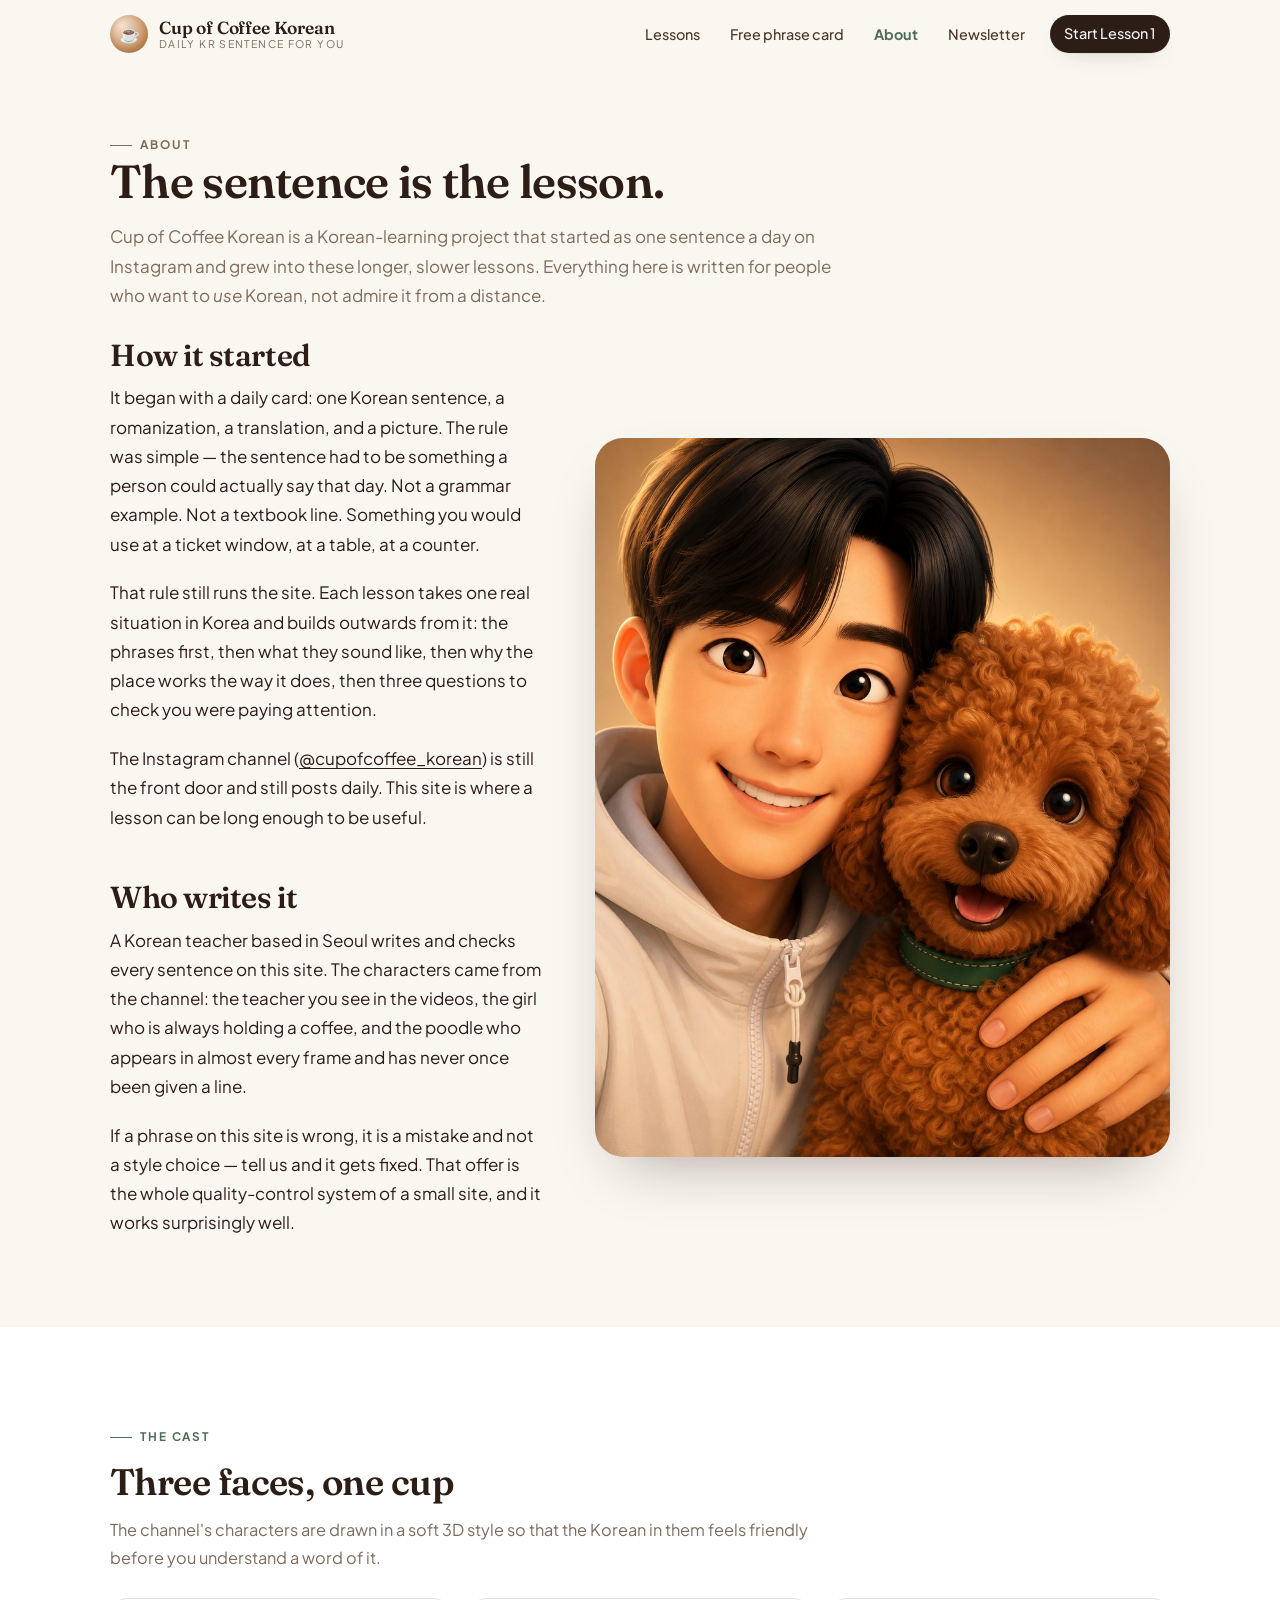
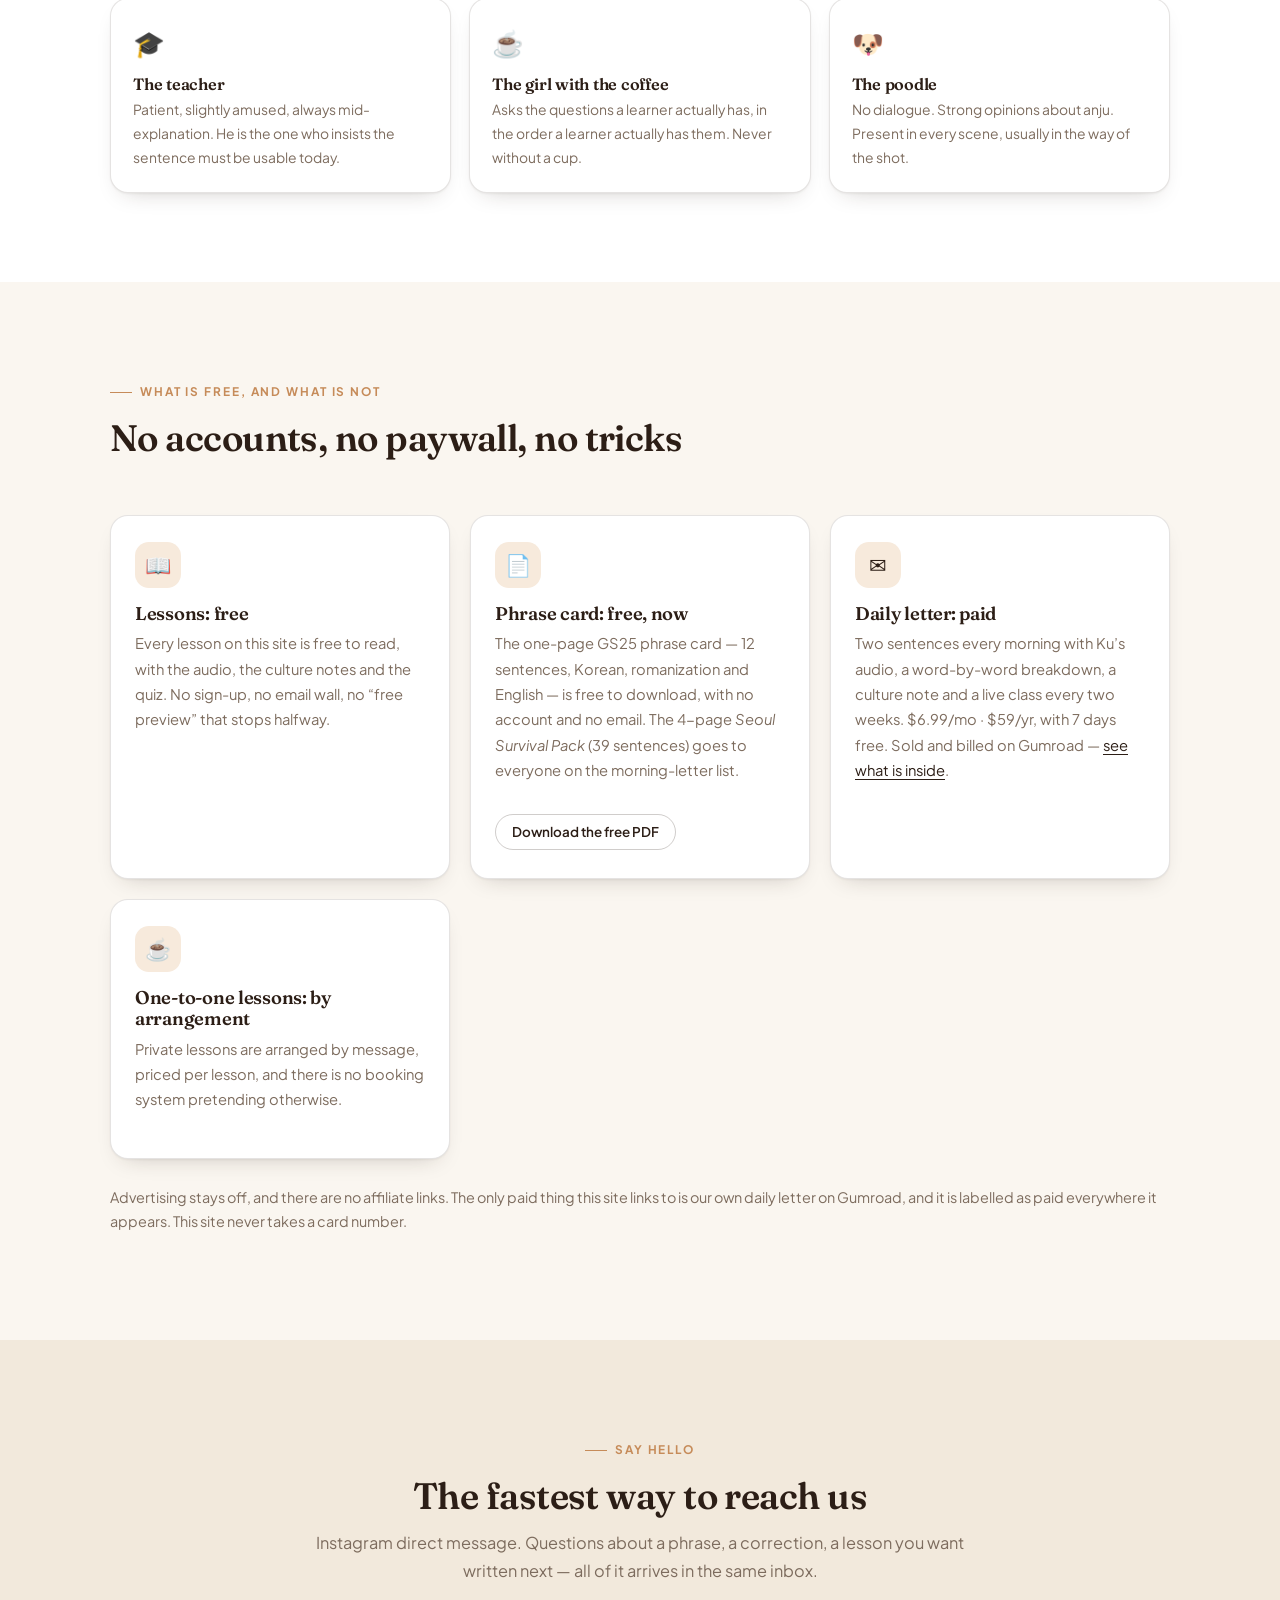
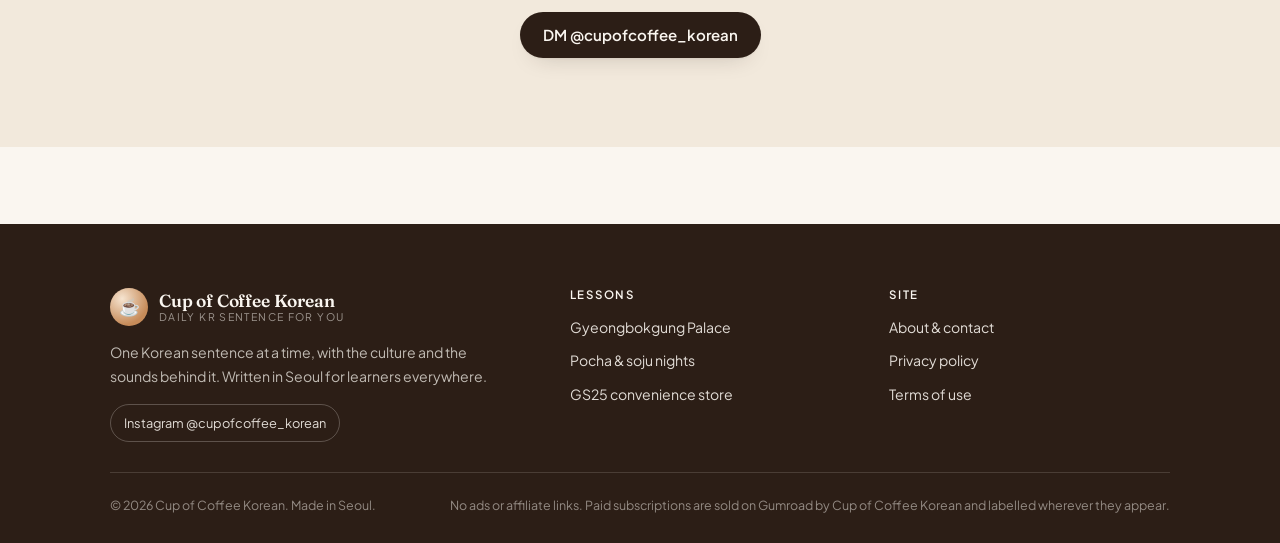
==== commit e8ade445: "Wire the live Kit form, Gumroad subscription links and free phrase-card PDF - Newsletter forms POST " ====
--- a/about.html
+++ b/about.html
@@ -115,8 +115,14 @@
         </div>
         <div class="offer-card">
           <div class="offer-card__icon" aria-hidden="true">&#128196;</div>
-          <h3>Phrase card: free, coming</h3>
-          <p>The printable one-page summary is being finished. It will be free, and it will not require an account.</p>
+          <h3>Phrase card: free, now</h3>
+          <p>The one-page GS25 phrase card &mdash; 12 sentences, Korean, romanization and English &mdash; is free to download, with no account and no email. The 4-page <em>Seoul Survival Pack</em> (39 sentences) goes to everyone on the morning-letter list.</p>
+          <div class="offer-card__foot" style="margin-top:14px"><a class="btn btn--sm btn--ghost" href="assets/downloads/cupofcoffee-gs25-phrase-card.pdf" download>Download the free PDF</a></div>
+        </div>
+        <div class="offer-card">
+          <div class="offer-card__icon" aria-hidden="true">&#9993;</div>
+          <h3>Daily letter: paid</h3>
+          <p>Two sentences every morning with Ku&rsquo;s audio, a word-by-word breakdown, a culture note and a live class every two weeks. $6.99/mo &middot; $59/yr, with 7 days free. Sold and billed on Gumroad &mdash; <a href="https://coffeekorean.gumroad.com/l/newsletter" target="_blank" rel="noopener">see what is inside</a>.</p>
         </div>
         <div class="offer-card">
           <div class="offer-card__icon" aria-hidden="true">&#9749;</div>
@@ -124,7 +130,7 @@
           <p>Private lessons are arranged by message, priced per lesson, and there is no booking system pretending otherwise.</p>
         </div>
       </div>
-      <p style="margin-top:26px;font-size:.9rem;color:var(--muted)">If advertising or affiliate links are added later, they will be labelled on the page where they appear. This site currently runs no ads and takes no payments.</p>
+      <p style="margin-top:26px;font-size:.9rem;color:var(--muted)">Advertising stays off, and there are no affiliate links. The only paid thing this site links to is our own daily letter on Gumroad, and it is labelled as paid everywhere it appears. This site never takes a card number.</p>
     </div>
   </section>
 
@@ -172,7 +178,7 @@
     </div>
     <div class="footer__bottom">
       <span>&copy; <span data-year>2026</span> Cup of Coffee Korean. Made in Seoul.</span>
-      <span>No ads or affiliate links are active on this site yet. When they are, they will be labelled.</span>
+      <span>No ads or affiliate links. Paid subscriptions are sold on Gumroad by Cup of Coffee Korean and labelled wherever they appear.</span>
     </div>
   </div>
 </footer>
--- a/assets/css/style.css
+++ b/assets/css/style.css
@@ -278,6 +278,8 @@
 }
 .nav a:hover { background: rgba(198, 139, 89, 0.16); color: var(--espresso); }
 .nav a[aria-current="page"] { color: var(--sage); font-weight: 700; }
+.nav a.btn { color: var(--cream); }
+.nav a.btn:hover { color: #FFFFFF; background: var(--espresso-soft); }
 .nav__cta { margin-left: 8px; }
 
 .nav-toggle {
@@ -621,6 +623,7 @@
   align-items: center;
 }
 .split--rev { grid-template-columns: minmax(0, 1.14fr) minmax(0, 0.86fr); }
+.split > * { min-width: 0; }
 .split__figure { margin: 0; position: relative; }
 .split__figure img {
   border-radius: var(--radius-lg);
@@ -851,9 +854,7 @@
   gap: 10px 14px;
   padding: 11px 14px;
   margin-bottom: clamp(24px, 3vw, 36px);
-  background: rgba(255, 255, 255, 0.94);
-  backdrop-filter: blur(12px);
-  -webkit-backdrop-filter: blur(12px);
+  background: var(--paper);
   border: 1px solid var(--line);
   border-radius: 14px;
   box-shadow: var(--shadow-sm);
@@ -1411,6 +1412,7 @@
   gap: clamp(24px, 4vw, 56px);
   align-items: start;
 }
+.article-layout > * { min-width: 0; }
 .article-side { position: sticky; top: 140px; }
 .side-card {
   background: var(--paper);
@@ -1432,7 +1434,7 @@
 .side-card .btn { width: 100%; }
 .side-card--sage { background: var(--sage-wash); border-color: rgba(78, 110, 88, 0.2); }
 @media (max-width: 980px) {
-  .article-layout { grid-template-columns: 1fr; }
+  .article-layout { grid-template-columns: minmax(0, 1fr); }
   .article-side { position: static; display: grid; grid-template-columns: repeat(auto-fit, minmax(min(100%, 240px), 1fr)); gap: 16px; }
   .side-card { margin-bottom: 0; }
 }
@@ -1544,10 +1546,143 @@
 }
 .js-ready .reveal.is-in { opacity: 1; transform: none; }
 
+.brew--inline { margin: clamp(36px, 5vw, 64px) 0 0; }
+
+/* ---------- 15b. Live sign-up + paid offer blocks ---------- */
+.nl-fields { display: flex; flex-wrap: wrap; gap: 9px; align-items: stretch; }
+
+/* newsletter band: two inputs + button on one row */
+.newsletter input[type="text"] {
+  flex: 0 1 170px;
+  min-width: 0;
+  padding: 14px 16px;
+  border-radius: 12px;
+  border: 1px solid rgba(255, 255, 255, 0.24);
+  background: rgba(255, 255, 255, 0.1);
+  color: #fff;
+  font-family: var(--font-body);
+  font-size: 0.95rem;
+}
+.newsletter input[type="text"]::placeholder { color: rgba(243, 246, 241, 0.6); }
+.newsletter input[type="text"]:focus-visible { outline: 3px solid var(--caramel-soft); outline-offset: 1px; }
+
+/* inline sign-up inside a lesson */
+.newsletter-inline form { flex-direction: column; align-items: stretch; }
+.newsletter-inline .nl-fields { width: 100%; }
+.newsletter-inline input[type="text"] {
+  flex: 0 1 180px;
+  min-width: 0;
+  padding: 12px 14px;
+  border-radius: 11px;
+  border: 1px solid rgba(44, 30, 22, 0.2);
+  background: var(--paper);
+  font-family: var(--font-body);
+  font-size: 0.92rem;
+  color: var(--espresso);
+}
+.newsletter-inline input[type="text"]:focus-visible { outline: 3px solid var(--sage); outline-offset: 1px; }
+
+/* form states */
+.form-message--ok {
+  background: #EAF3E7;
+  border-color: rgba(78, 110, 88, 0.34);
+  color: #2F4A36;
+}
+.form-message--error {
+  background: #FBEDE6;
+  border-color: rgba(168, 85, 49, 0.34);
+  color: #8A3E1D;
+}
+.form-message__extra { display: block; margin-top: 8px; }
+.form-message .btn { margin-top: 11px; }
+.form-message a { color: inherit; text-decoration: underline; }
+.newsletter .form-message--ok {
+  background: rgba(231, 205, 176, 0.16);
+  border-color: rgba(231, 205, 176, 0.42);
+  color: #F3F6F1;
+}
+.newsletter .form-message--ok .btn { --btn-bg: #F7EFE3; --btn-fg: var(--espresso); }
+.newsletter .form-message--error {
+  background: rgba(255, 255, 255, 0.13);
+  border-color: rgba(255, 255, 255, 0.3);
+  color: #FFE7D6;
+}
+[data-newsletter].is-done .nl-fields,
+[data-newsletter].is-done .nl-fine { display: none; }
+[data-newsletter].is-sending .btn { opacity: 0.7; box-shadow: none; }
+
+/* sidebar: the paid daily letter */
+.side-card--brew {
+  background: linear-gradient(160deg, #FCF2E5, #F4E4D0);
+  border-color: rgba(198, 139, 89, 0.38);
+}
+.side-card .btn + .btn { margin-top: 8px; }
+
+/* full-width paid offer */
+.brew {
+  display: grid;
+  grid-template-columns: minmax(0, 1.15fr) minmax(0, 0.85fr);
+  gap: clamp(22px, 3.4vw, 46px);
+  align-items: center;
+  background: linear-gradient(145deg, #3A2A1F, #2C1E16 58%, #26311F);
+  border-radius: var(--radius-lg);
+  padding: clamp(26px, 3.6vw, 48px);
+  box-shadow: var(--shadow-md);
+  position: relative;
+  overflow: hidden;
+}
+.brew::after {
+  content: "☕";
+  position: absolute;
+  right: -6px;
+  bottom: -32px;
+  font-size: 10rem;
+  opacity: 0.06;
+  line-height: 1;
+  pointer-events: none;
+}
+.brew > * { position: relative; z-index: 1; min-width: 0; }
+.brew__title {
+  color: #FBF6EF;
+  font-size: clamp(1.35rem, 2.4vw, 1.95rem);
+  margin-bottom: 0.4em;
+}
+.brew p { color: rgba(250, 246, 240, 0.8); font-size: 0.95rem; margin-bottom: 0; }
+.brew__prices {
+  list-style: none;
+  display: flex;
+  flex-wrap: wrap;
+  gap: 10px;
+  padding: 0;
+  margin: 20px 0 0;
+}
+.brew__prices li {
+  font-size: 0.74rem;
+  letter-spacing: 0.02em;
+  padding: 9px 14px;
+  border-radius: 14px;
+  background: rgba(250, 246, 240, 0.08);
+  border: 1px solid rgba(250, 246, 240, 0.18);
+  color: rgba(250, 246, 240, 0.74);
+}
+.brew__prices strong { display: block; color: #fff; font-size: 1.02rem; font-weight: 700; }
+.brew__prices span { display: block; font-size: 0.68rem; color: var(--caramel-soft); }
+.brew__actions { display: flex; flex-direction: column; gap: 10px; }
+.brew__actions .btn { width: 100%; }
+.brew__note { font-size: 0.73rem !important; color: rgba(250, 246, 240, 0.56) !important; margin: 4px 0 0 !important; text-align: center; }
+.btn--caramel { --btn-bg: var(--caramel); --btn-fg: #23170F; }
+.btn--caramel:hover { background: var(--caramel-soft); color: #23170F; }
+.brew .btn--ghost { --btn-fg: var(--cream); border-color: rgba(250, 246, 240, 0.3); }
+.brew .btn--ghost:hover { background: rgba(255, 255, 255, 0.1); color: var(--cream); }
+@media (max-width: 820px) {
+  .brew { grid-template-columns: 1fr; }
+  .brew__prices { margin-top: 16px; }
+}
+
 /* ---------- 16. Print ---------- */
 @media print {
   .site-header, .site-footer, .reader-bar, .newsletter, .quiz__actions,
-  .product-card__actions, .newsletter-inline form { display: none !important; }
+  .product-card__actions, .newsletter-inline form, .brew { display: none !important; }
   body { background: #fff; color: #000; font-size: 11pt; }
   .article-layout { display: block; }
   a { text-decoration: none; }
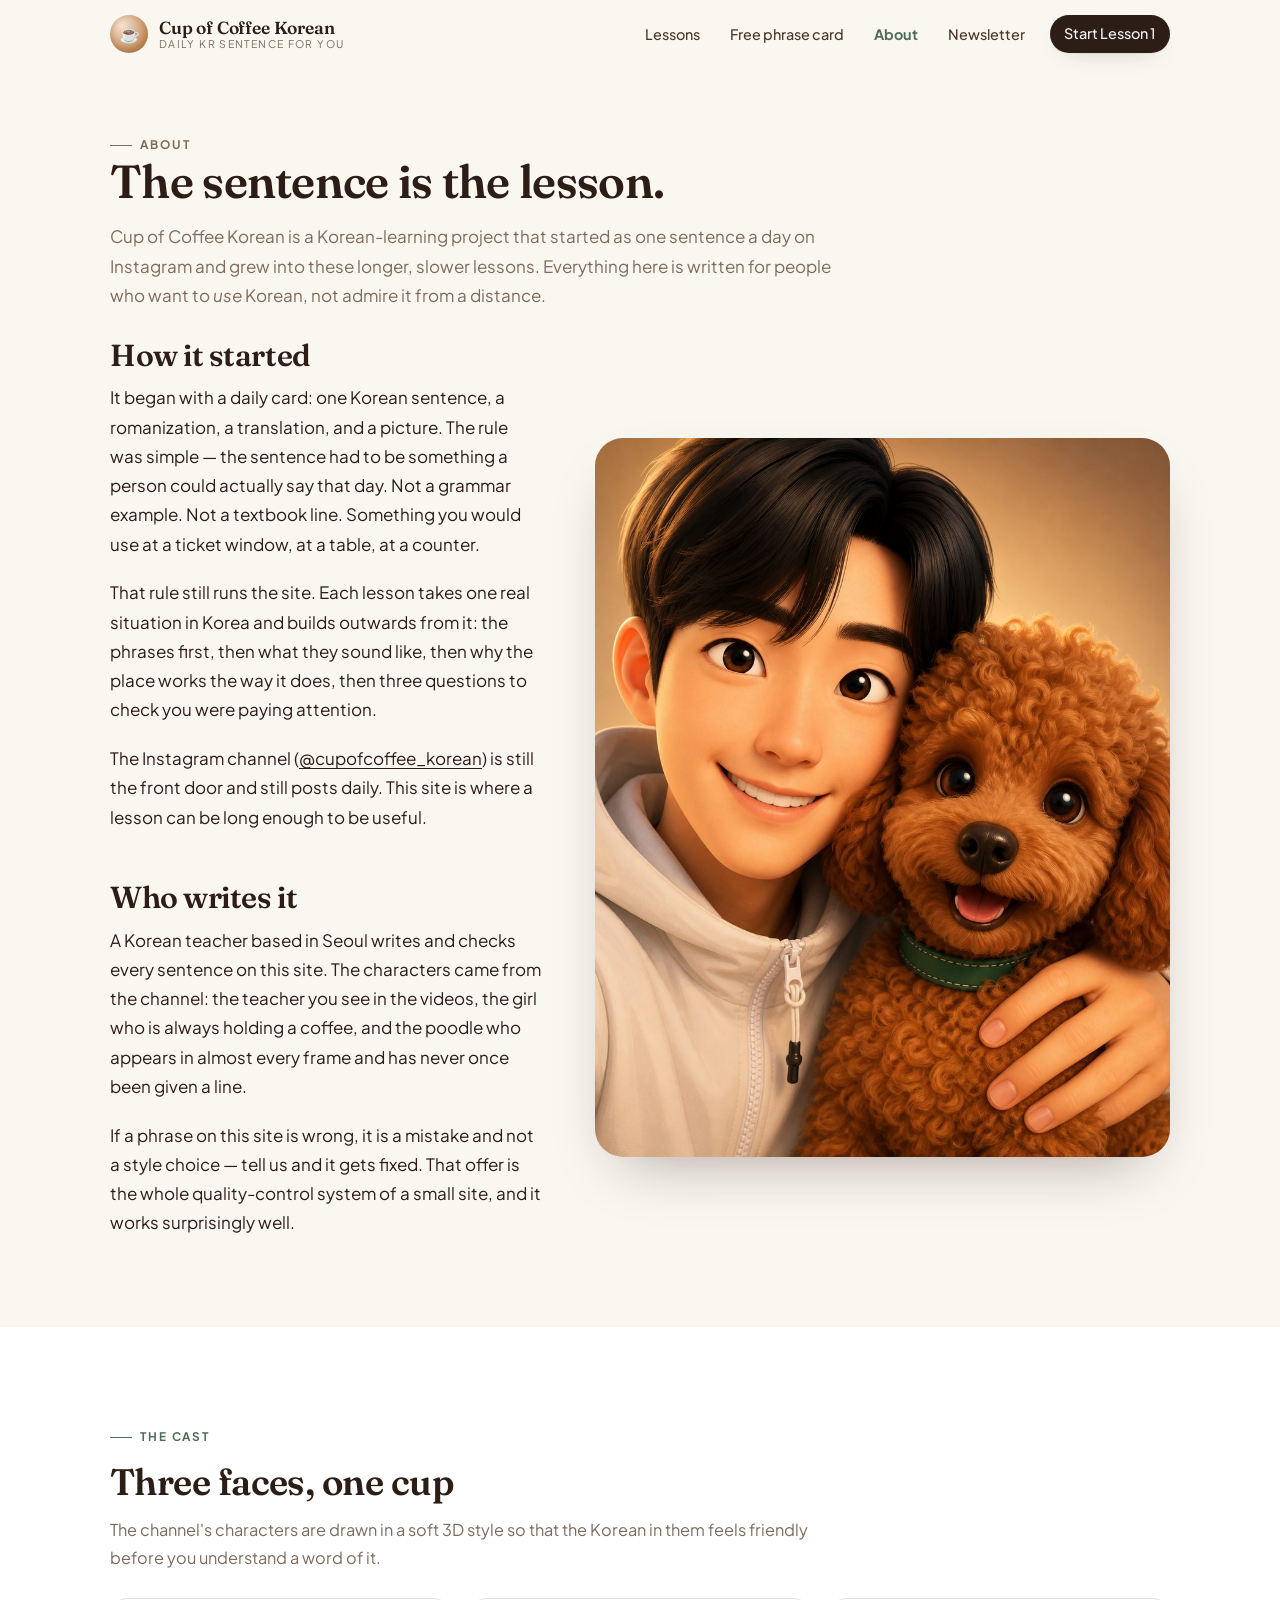
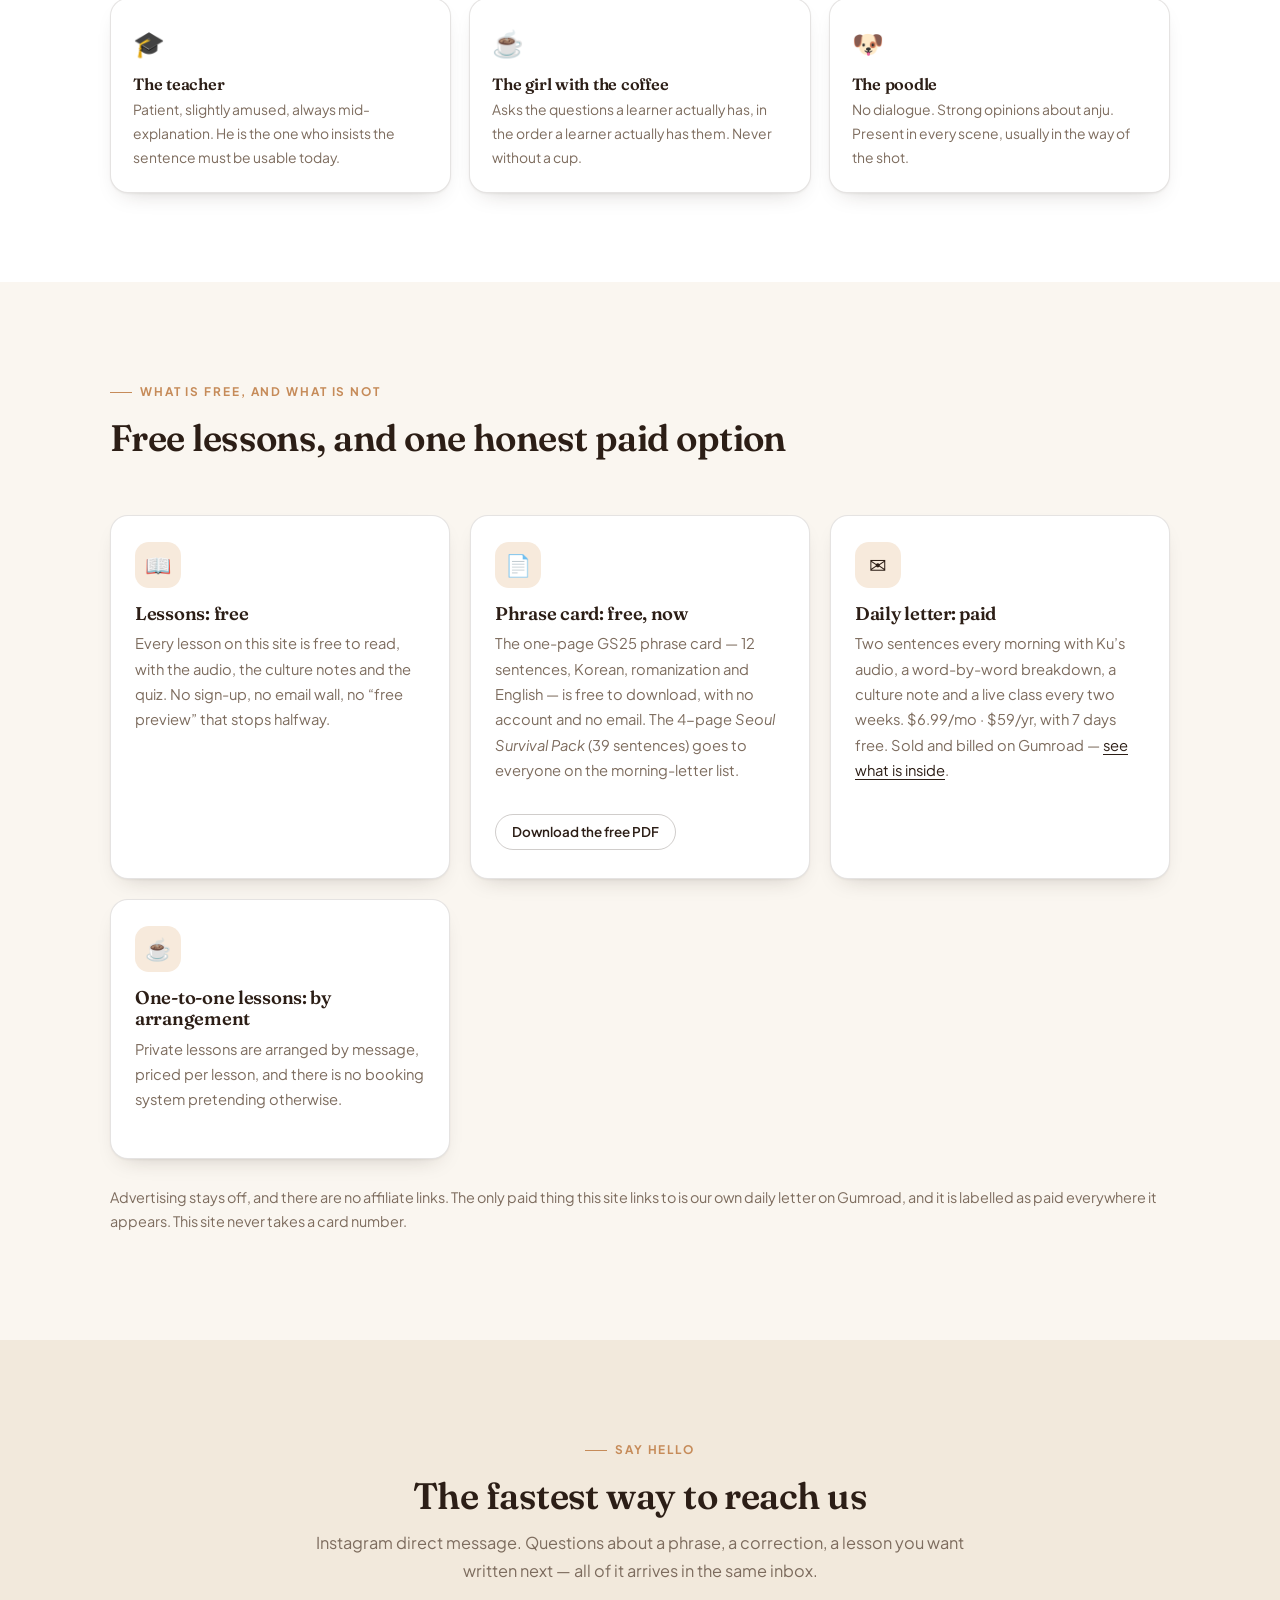
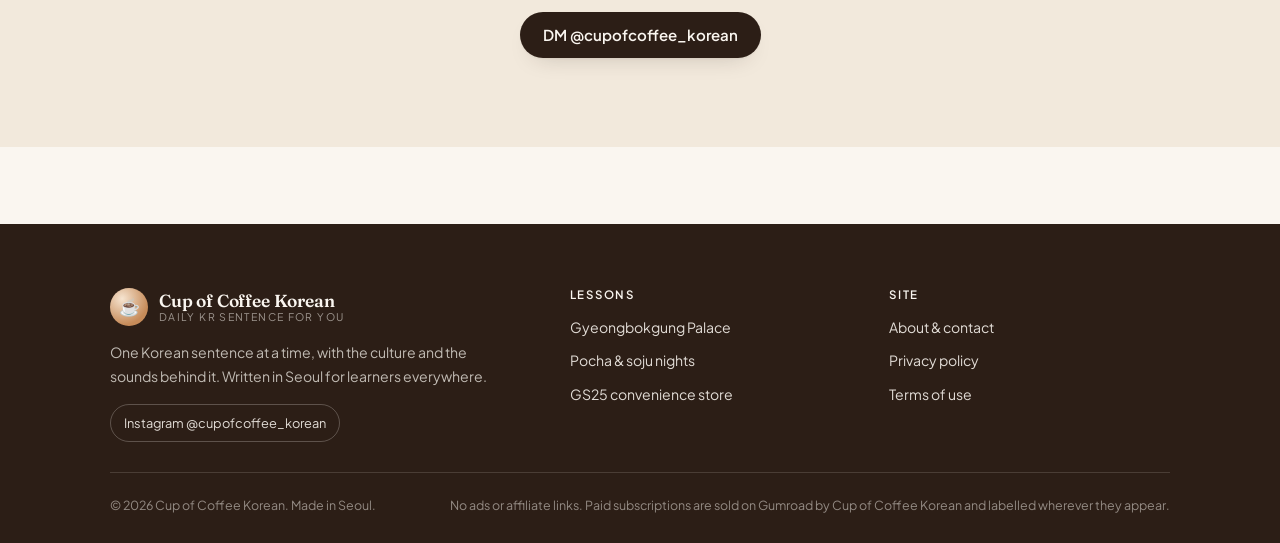
==== commit dc1c0bf0: "Reword the about-page price heading for the paid option" ====
--- a/about.html
+++ b/about.html
@@ -104,7 +104,7 @@
       <div class="section-head">
         <div>
           <p class="eyebrow">What is free, and what is not</p>
-          <h2 class="section-title">No accounts, no paywall, no tricks</h2>
+          <h2 class="section-title">Free lessons, and one honest paid option</h2>
         </div>
       </div>
       <div class="offer-grid">
--- a/assets/css/style.css
+++ b/assets/css/style.css
@@ -1596,12 +1596,15 @@
 .form-message__extra { display: block; margin-top: 8px; }
 .form-message .btn { margin-top: 11px; }
 .form-message a { color: inherit; text-decoration: underline; }
+.form-message a.btn { color: var(--btn-fg); text-decoration: none; }
+.form-message a.btn:hover { color: var(--btn-fg); }
 .newsletter .form-message--ok {
   background: rgba(231, 205, 176, 0.16);
   border-color: rgba(231, 205, 176, 0.42);
   color: #F3F6F1;
 }
 .newsletter .form-message--ok .btn { --btn-bg: #F7EFE3; --btn-fg: var(--espresso); }
+.newsletter .form-message--ok .btn:hover { background: #fff; color: var(--espresso); }
 .newsletter .form-message--error {
   background: rgba(255, 255, 255, 0.13);
   border-color: rgba(255, 255, 255, 0.3);
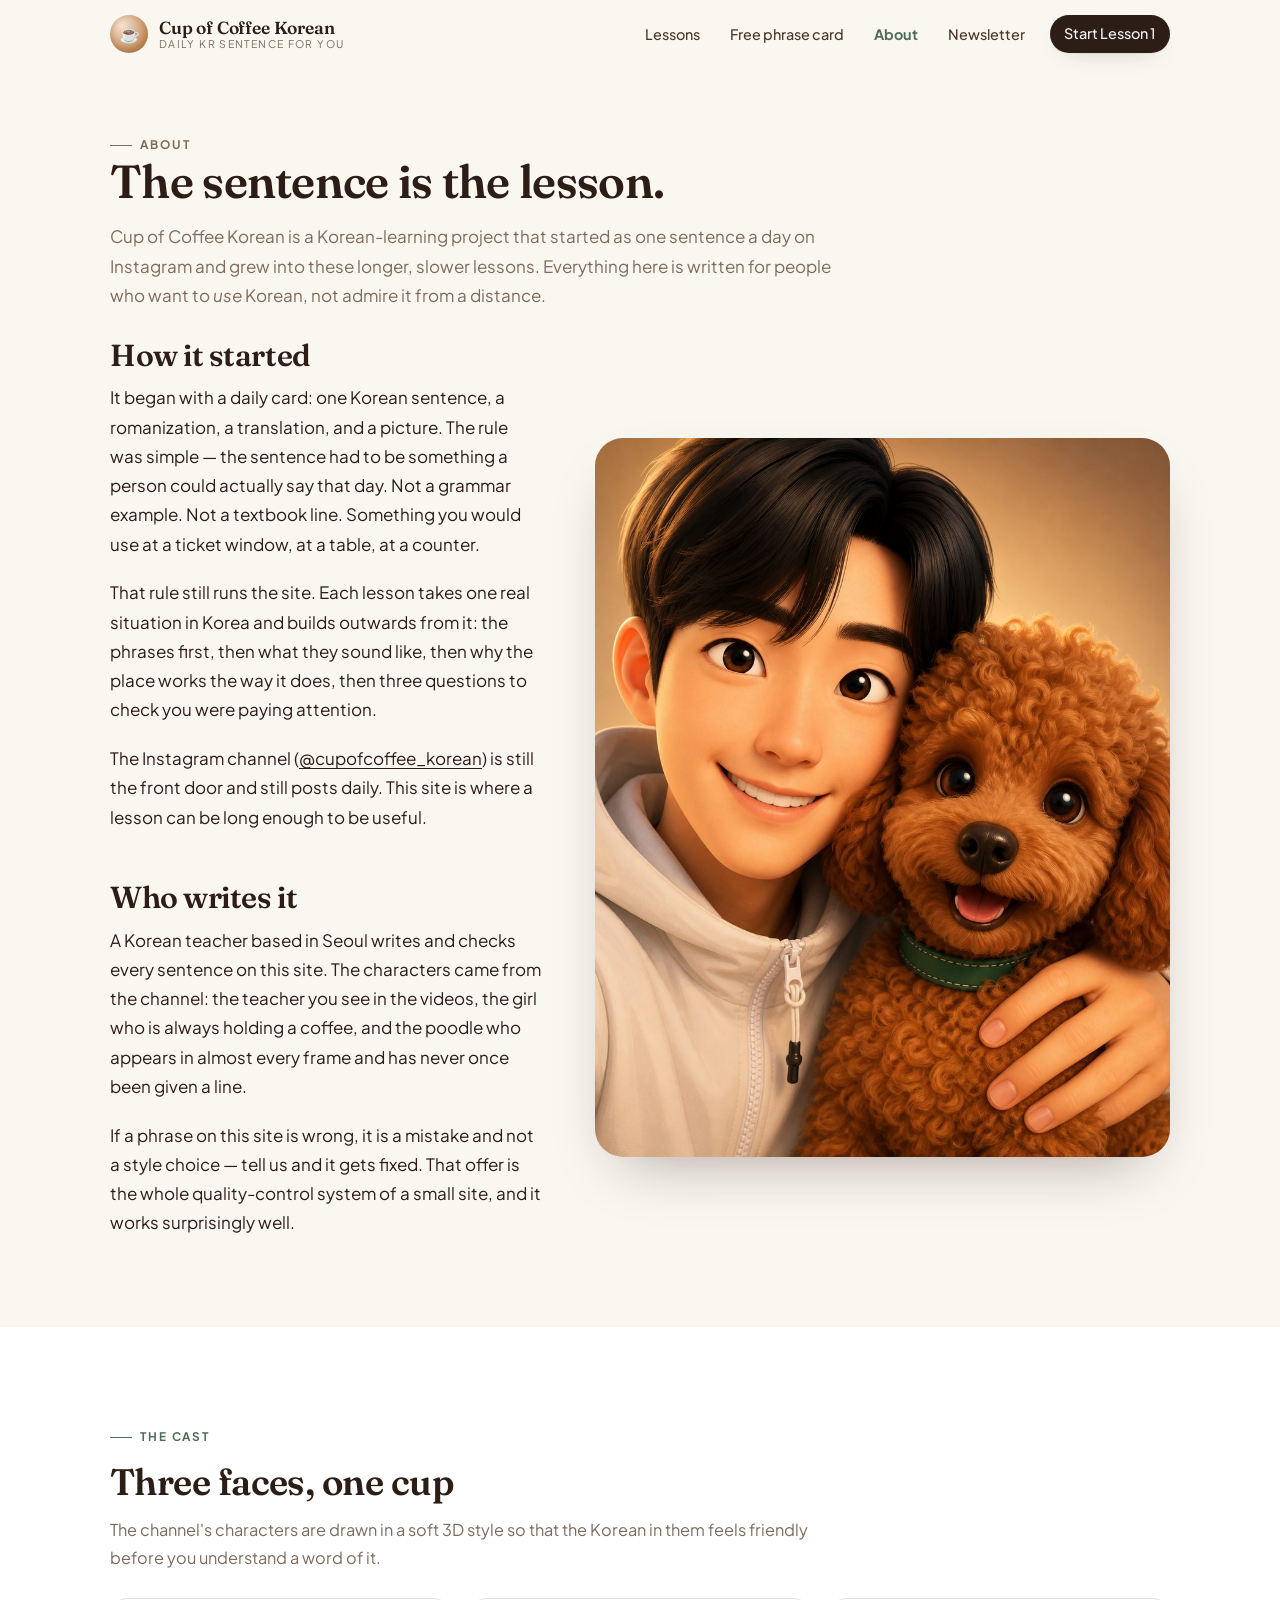
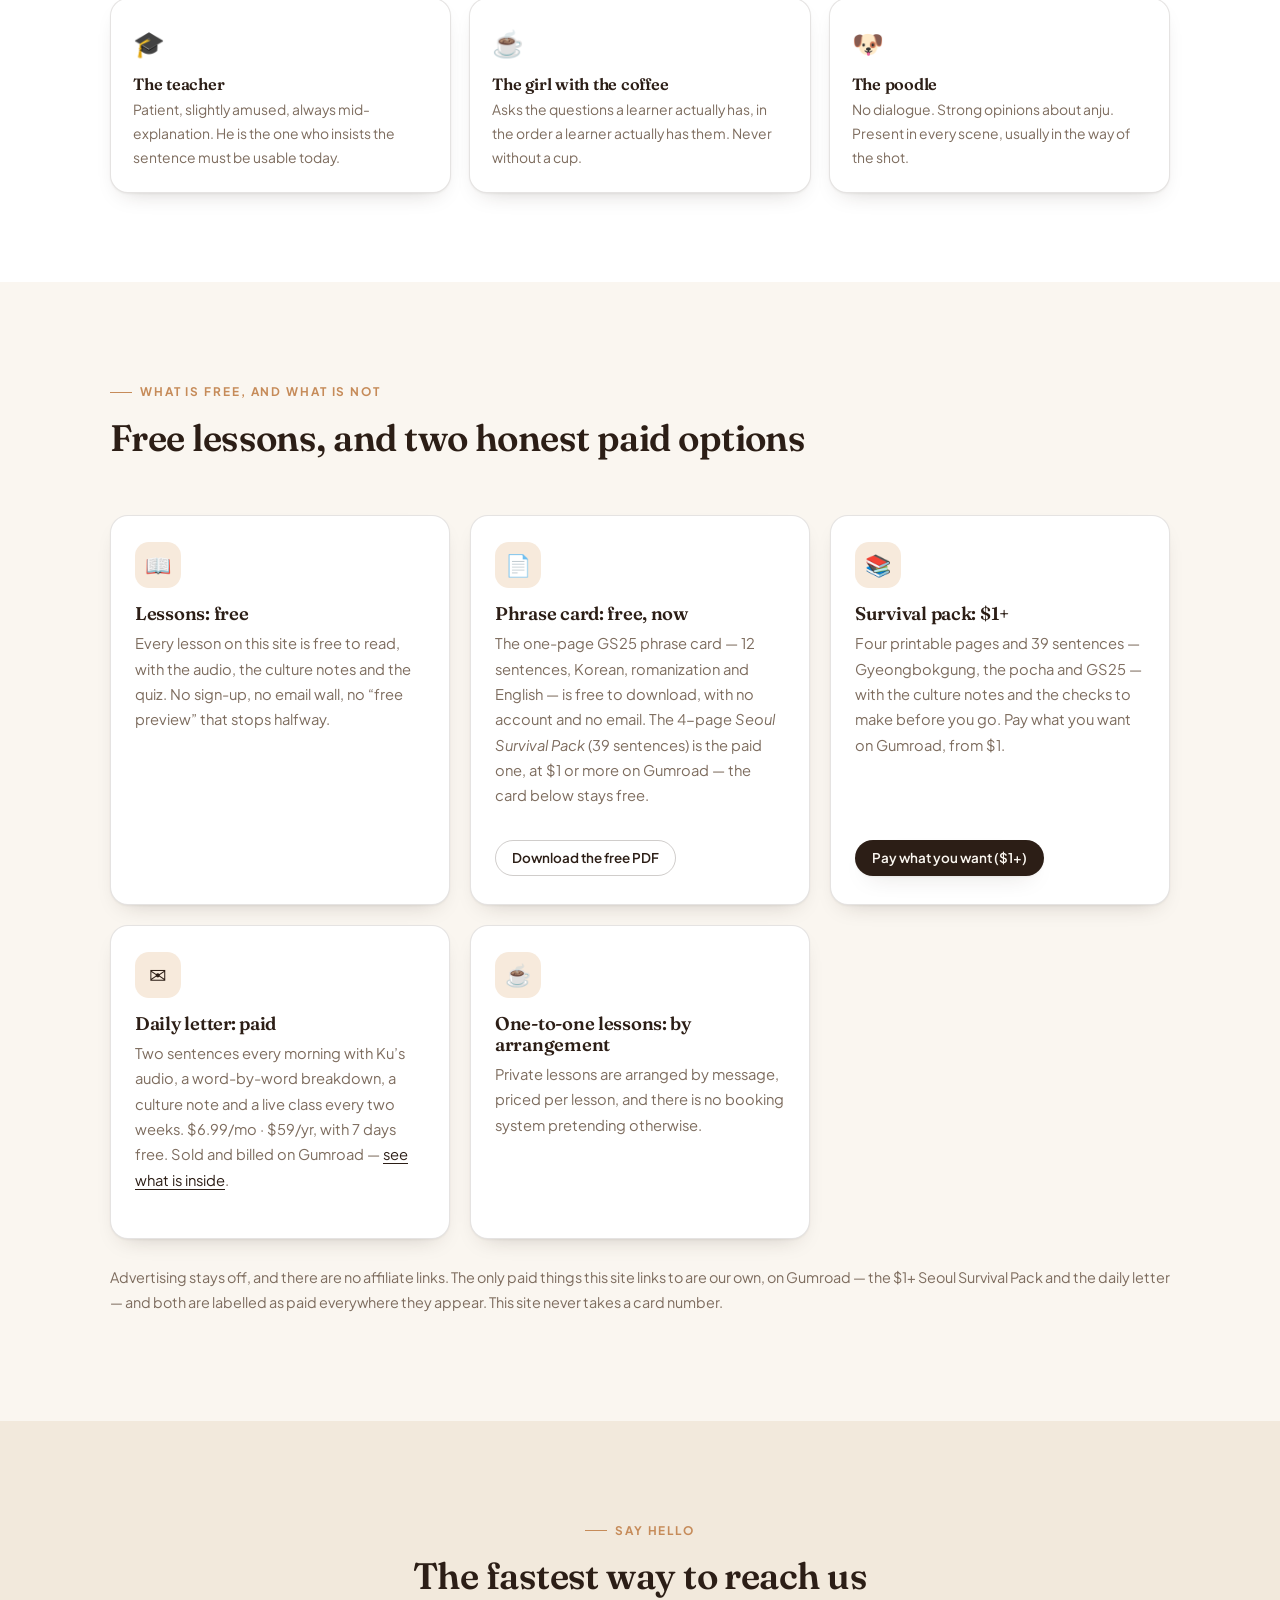
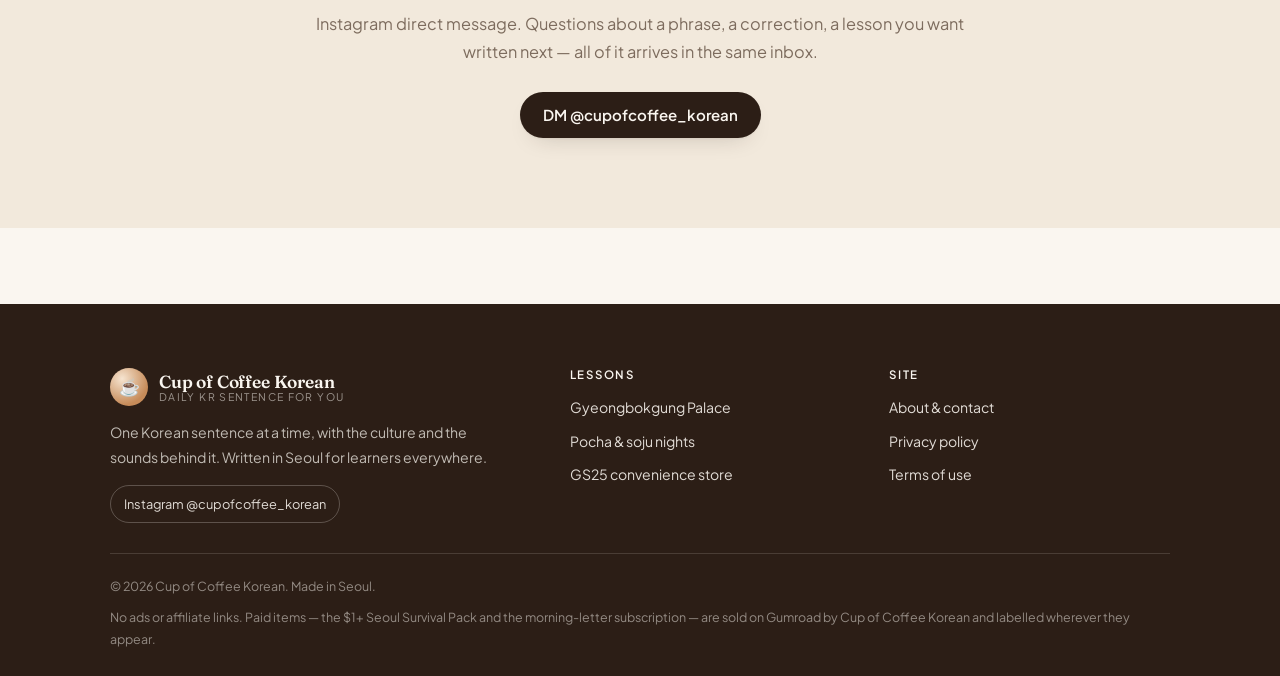
==== commit 7dcc49c9: "Point the Seoul Survival Pack at its Gumroad page ($1+) The 4-page pack is now a live Gumroad produc" ====
--- a/about.html
+++ b/about.html
@@ -104,7 +104,7 @@
       <div class="section-head">
         <div>
           <p class="eyebrow">What is free, and what is not</p>
-          <h2 class="section-title">Free lessons, and one honest paid option</h2>
+          <h2 class="section-title">Free lessons, and two honest paid options</h2>
         </div>
       </div>
       <div class="offer-grid">
@@ -116,8 +116,14 @@
         <div class="offer-card">
           <div class="offer-card__icon" aria-hidden="true">&#128196;</div>
           <h3>Phrase card: free, now</h3>
-          <p>The one-page GS25 phrase card &mdash; 12 sentences, Korean, romanization and English &mdash; is free to download, with no account and no email. The 4-page <em>Seoul Survival Pack</em> (39 sentences) goes to everyone on the morning-letter list.</p>
+          <p>The one-page GS25 phrase card &mdash; 12 sentences, Korean, romanization and English &mdash; is free to download, with no account and no email. The 4-page <em>Seoul Survival Pack</em> (39 sentences) is the paid one, at $1 or more on Gumroad &mdash; the card below stays free.</p>
           <div class="offer-card__foot" style="margin-top:14px"><a class="btn btn--sm btn--ghost" href="assets/downloads/cupofcoffee-gs25-phrase-card.pdf" download>Download the free PDF</a></div>
+        </div>
+        <div class="offer-card">
+          <div class="offer-card__icon" aria-hidden="true">&#128218;</div>
+          <h3>Survival pack: $1+</h3>
+          <p>Four printable pages and 39 sentences &mdash; Gyeongbokgung, the pocha and GS25 &mdash; with the culture notes and the checks to make before you go. Pay what you want on Gumroad, from $1.</p>
+          <div class="offer-card__foot" style="margin-top:14px"><a class="btn btn--sm" href="https://coffeekorean.gumroad.com/l/seoul-survival-pack" target="_blank" rel="noopener">Pay what you want ($1+)</a></div>
         </div>
         <div class="offer-card">
           <div class="offer-card__icon" aria-hidden="true">&#9993;</div>
@@ -130,7 +136,7 @@
           <p>Private lessons are arranged by message, priced per lesson, and there is no booking system pretending otherwise.</p>
         </div>
       </div>
-      <p style="margin-top:26px;font-size:.9rem;color:var(--muted)">Advertising stays off, and there are no affiliate links. The only paid thing this site links to is our own daily letter on Gumroad, and it is labelled as paid everywhere it appears. This site never takes a card number.</p>
+      <p style="margin-top:26px;font-size:.9rem;color:var(--muted)">Advertising stays off, and there are no affiliate links. The only paid things this site links to are our own, on Gumroad &mdash; the $1+ Seoul Survival Pack and the daily letter &mdash; and both are labelled as paid everywhere they appear. This site never takes a card number.</p>
     </div>
   </section>
 
@@ -178,7 +184,7 @@
     </div>
     <div class="footer__bottom">
       <span>&copy; <span data-year>2026</span> Cup of Coffee Korean. Made in Seoul.</span>
-      <span>No ads or affiliate links. Paid subscriptions are sold on Gumroad by Cup of Coffee Korean and labelled wherever they appear.</span>
+      <span>No ads or affiliate links. Paid items &mdash; the $1+ Seoul Survival Pack and the morning-letter subscription &mdash; are sold on Gumroad by Cup of Coffee Korean and labelled wherever they appear.</span>
     </div>
   </div>
 </footer>
--- a/assets/css/style.css
+++ b/assets/css/style.css
@@ -1169,6 +1169,7 @@
   transition: background 0.16s var(--ease), color 0.16s var(--ease);
 }
 .vocab-speak:hover { background: var(--caramel-wash); color: var(--espresso); }
+.vocab-speak.is-playing { background: var(--sage); color: #fff; animation: pulse 1.1s infinite; }
 
 /* TOC */
 .toc {
@@ -1621,6 +1622,9 @@
 }
 .side-card .btn + .btn { margin-top: 8px; }
 
+/* accent offer card: keep body copy readable on the sage panel */
+.offer-card--accent p { color: rgba(244, 247, 242, 0.9); }
+
 /* full-width paid offer */
 .brew {
   display: grid;
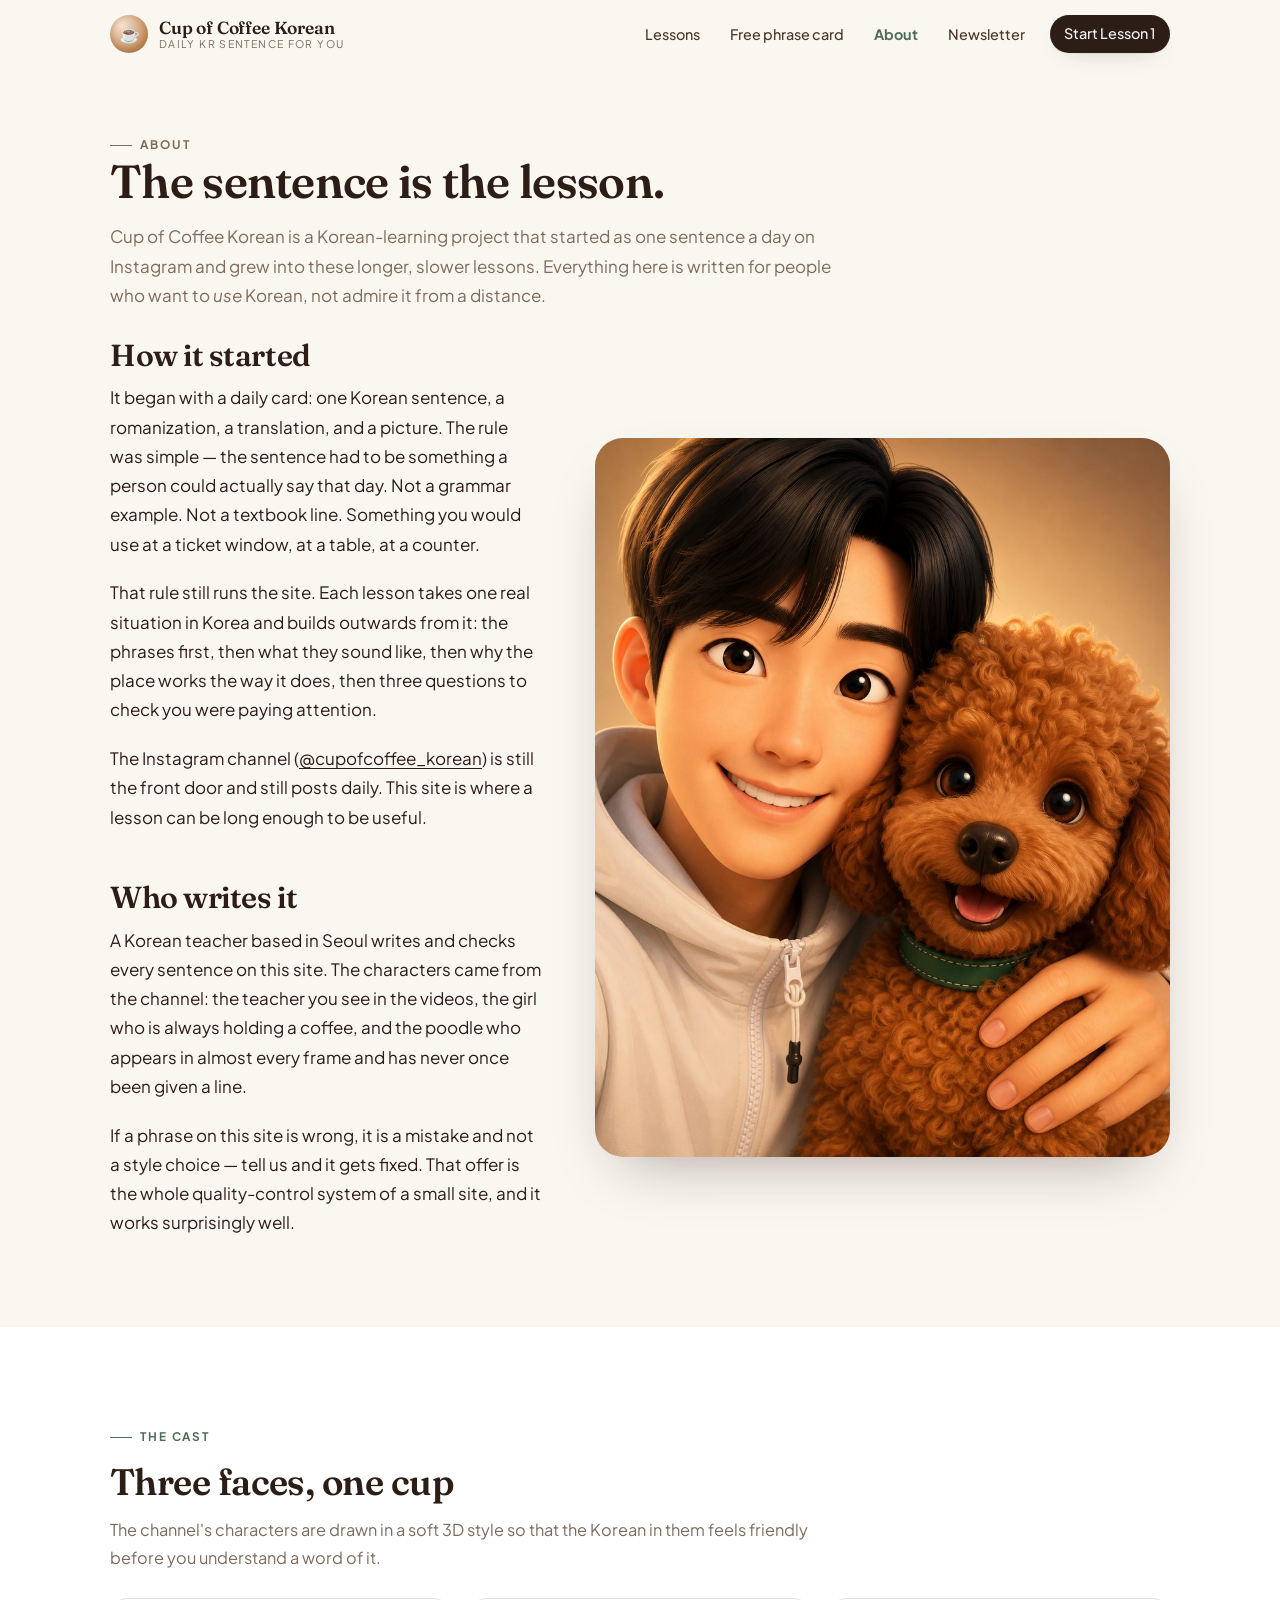
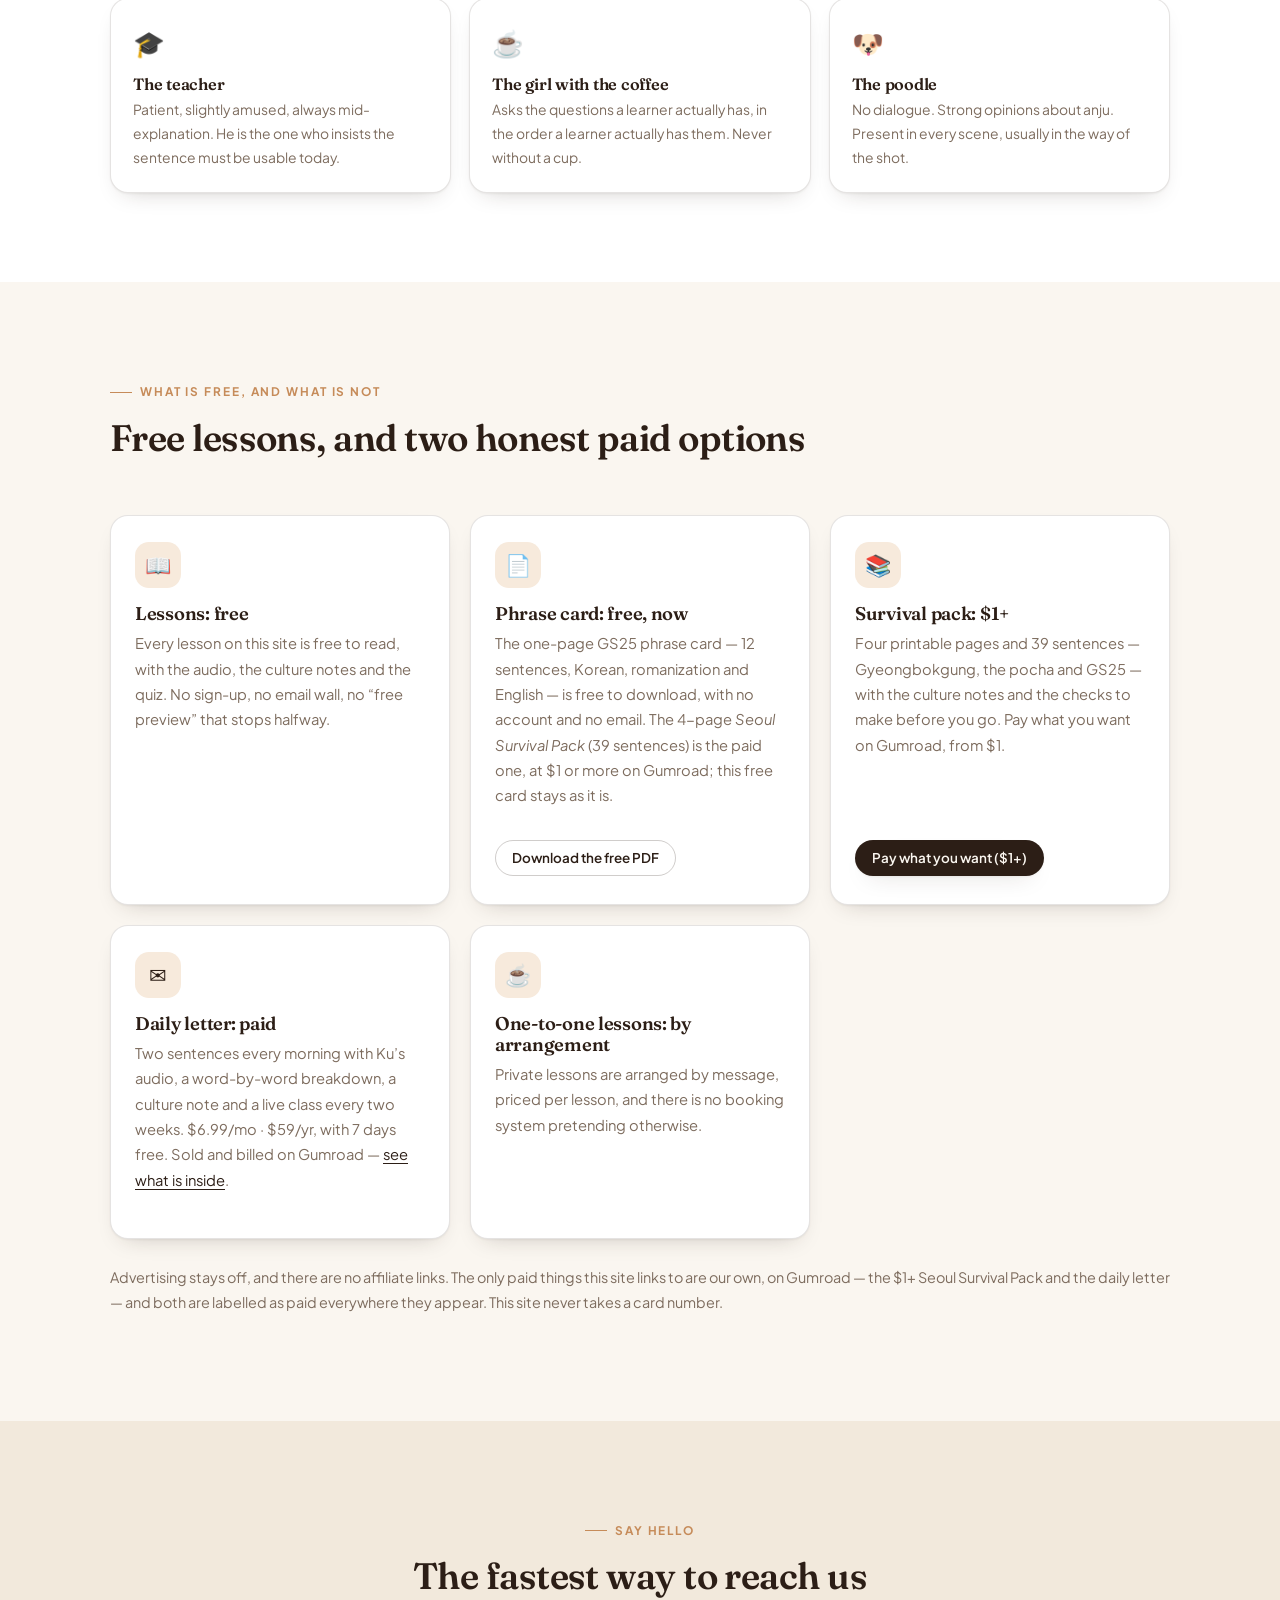
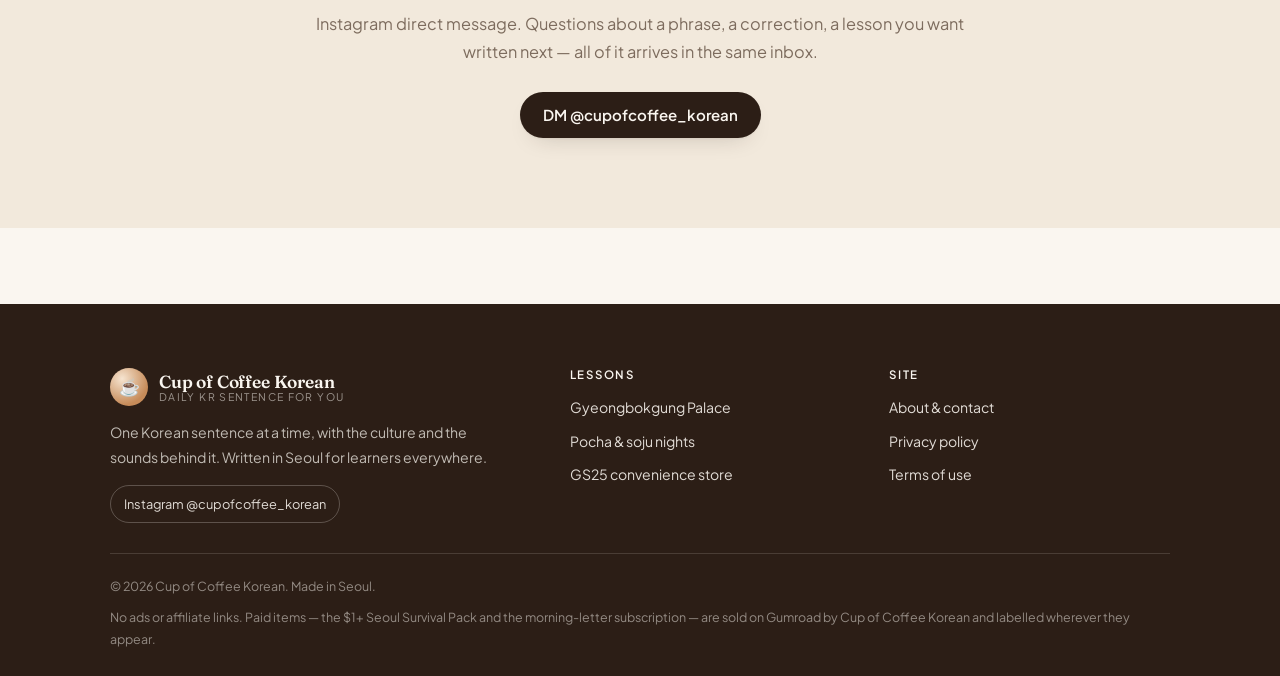
==== commit e19d2f0d: "Clarify which card stays free on the about page" ====
--- a/about.html
+++ b/about.html
@@ -116,7 +116,7 @@
         <div class="offer-card">
           <div class="offer-card__icon" aria-hidden="true">&#128196;</div>
           <h3>Phrase card: free, now</h3>
-          <p>The one-page GS25 phrase card &mdash; 12 sentences, Korean, romanization and English &mdash; is free to download, with no account and no email. The 4-page <em>Seoul Survival Pack</em> (39 sentences) is the paid one, at $1 or more on Gumroad &mdash; the card below stays free.</p>
+          <p>The one-page GS25 phrase card &mdash; 12 sentences, Korean, romanization and English &mdash; is free to download, with no account and no email. The 4-page <em>Seoul Survival Pack</em> (39 sentences) is the paid one, at $1 or more on Gumroad; this free card stays as it is.</p>
           <div class="offer-card__foot" style="margin-top:14px"><a class="btn btn--sm btn--ghost" href="assets/downloads/cupofcoffee-gs25-phrase-card.pdf" download>Download the free PDF</a></div>
         </div>
         <div class="offer-card">
